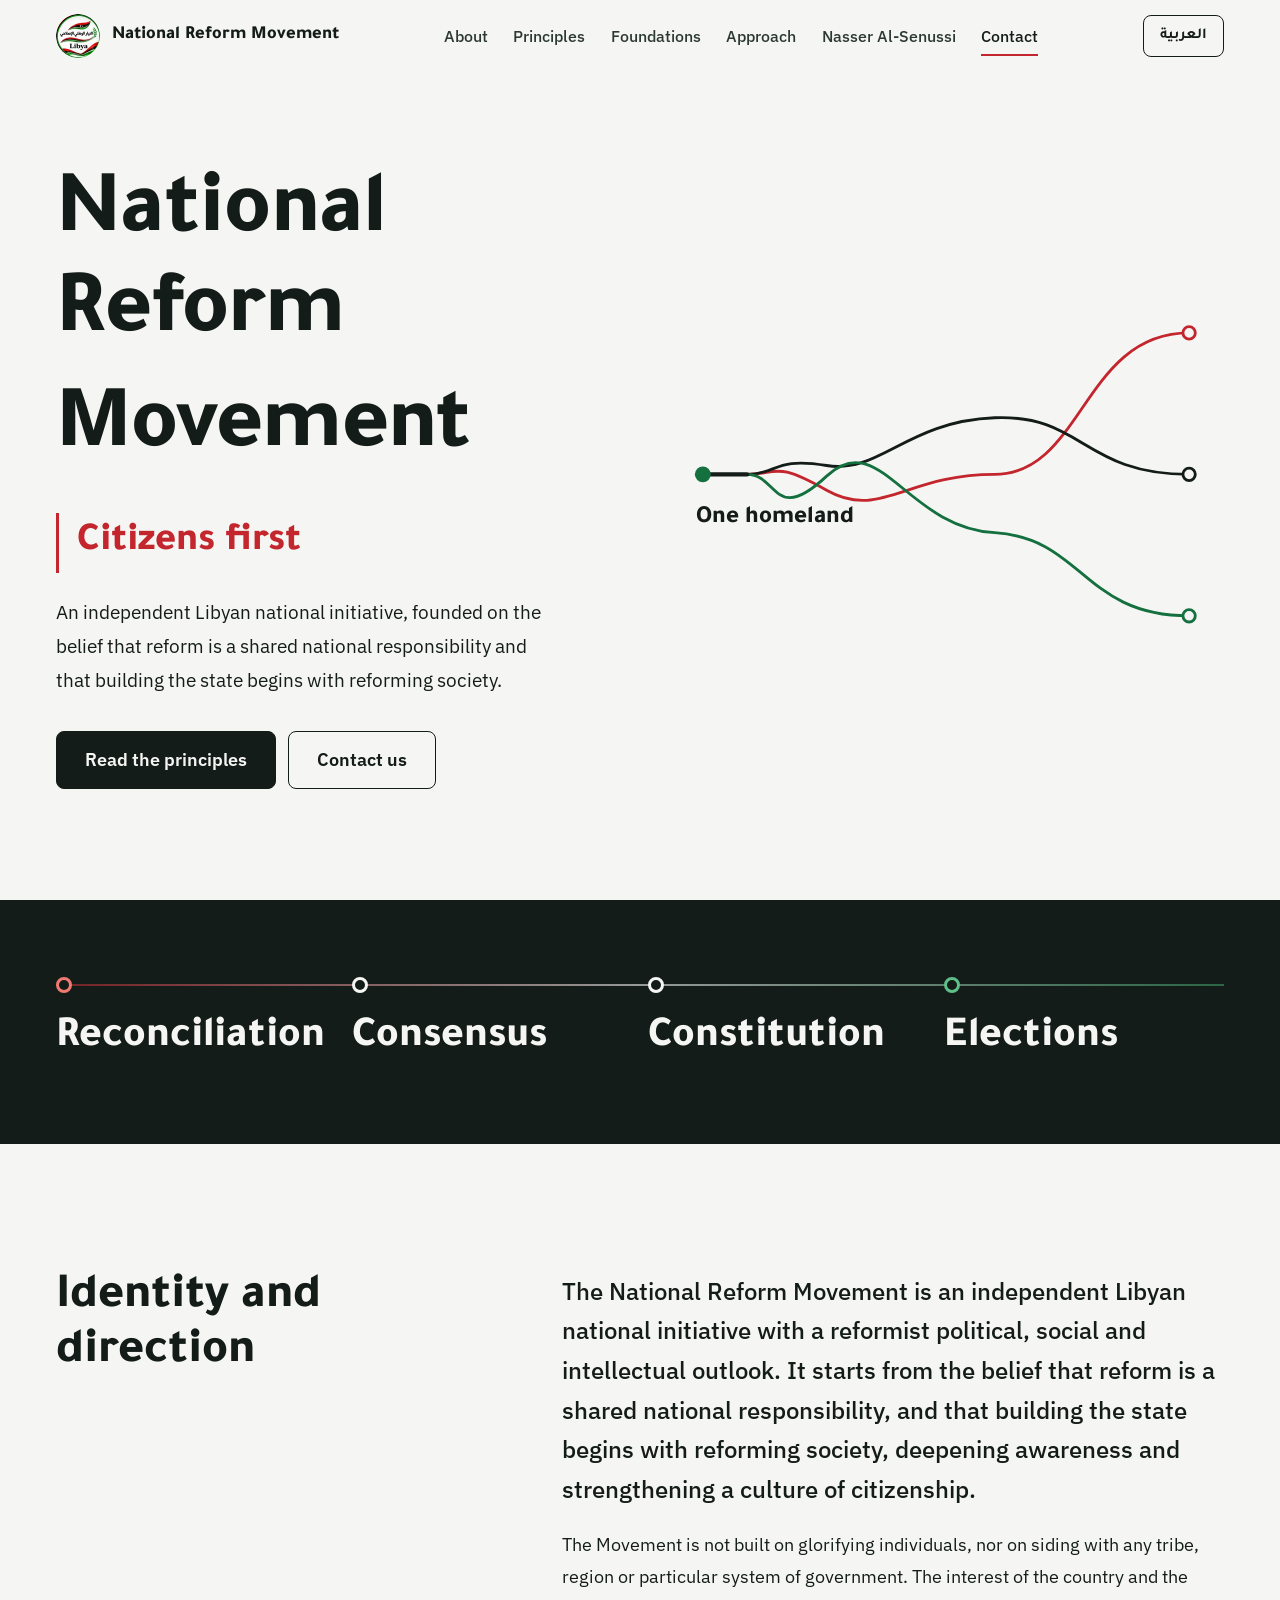
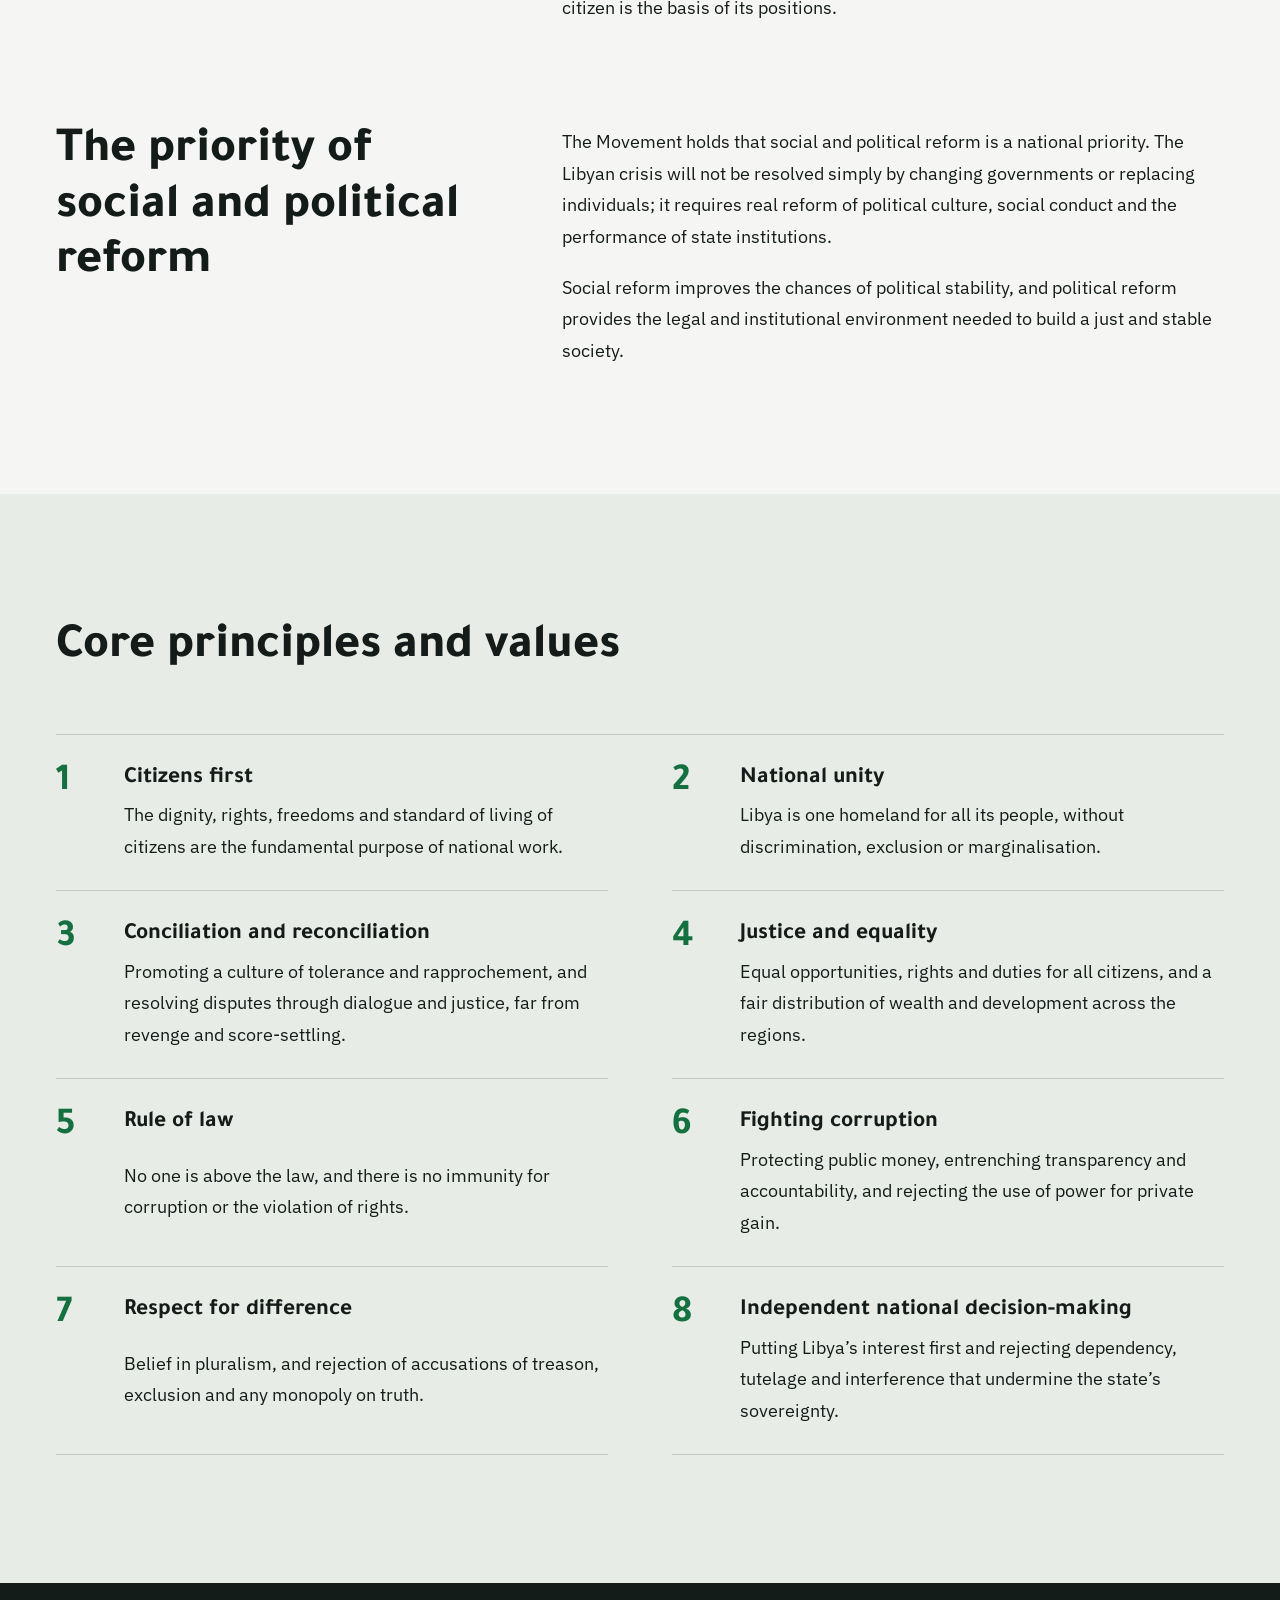
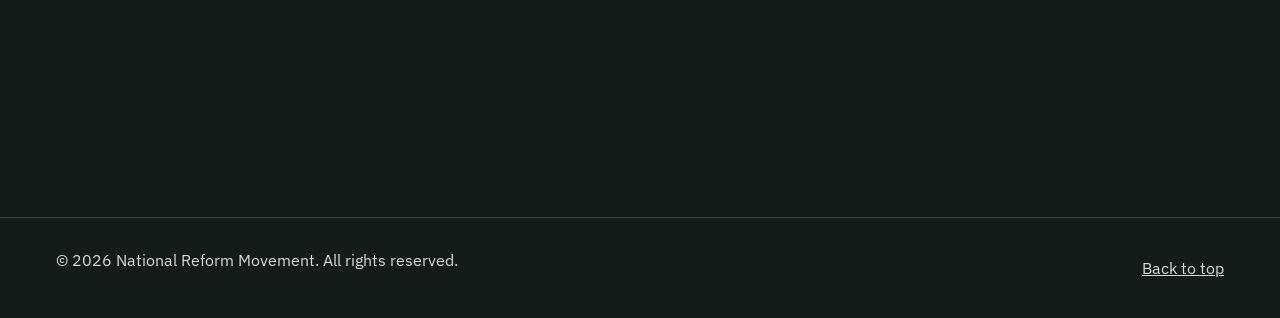
==== en/index.html @ 59c0c743 "Full SEO, social cards, English page and performance pass - Separate Arabic (/) and English (/en/) p" ====
<!DOCTYPE html>
<html class="no-js" data-base="../" dir="ltr" lang="en">
<head>
<meta charset="utf-8"/>
<meta content="width=device-width, initial-scale=1, viewport-fit=cover" name="viewport"/>
<title>National Reform Movement | Citizens first</title>
<meta content="The National Reform Movement is an independent Libyan national initiative with a reformist outlook. Its slogan: reconciliation, consensus, constitution, elections. Read its principles, political and social foundations, and approach to reform." name="description"/>
<meta content="التيار الوطني الإصلاحي, ليبيا, المصالحة الوطنية, الإصلاح السياسي, الانتخابات, الدستور, ناصر السنوسي, National Reform Movement, Libya" name="keywords"/>
<meta content="National Reform Movement" name="author"/>
<meta content="index, follow, max-image-preview:large" name="robots"/>
<meta content="#F5F6F3" name="theme-color"/>
<meta content="light" name="color-scheme"/>
<meta content="telephone=no" name="format-detection"/>
<link href="https://sheedosa.github.io/national-reform-current/en/" rel="canonical"/>
<link href="https://sheedosa.github.io/national-reform-current/" hreflang="ar" rel="alternate"/>
<link href="https://sheedosa.github.io/national-reform-current/en/" hreflang="en" rel="alternate"/>
<link href="https://sheedosa.github.io/national-reform-current/" hreflang="x-default" rel="alternate"/>
<link href="../assets/favicon-48.png" rel="icon" sizes="48x48" type="image/png"/>
<link href="../assets/icon-192.png" rel="icon" sizes="192x192" type="image/png"/>
<link href="../assets/apple-touch-icon.png" rel="apple-touch-icon"/>
<link href="../site.webmanifest" rel="manifest"/>
<meta content="website" property="og:type"/>
<meta content="National Reform Movement" property="og:site_name"/>
<meta content="National Reform Movement | Citizens first" property="og:title"/>
<meta content="An independent Libyan national initiative. Reconciliation, consensus, constitution, elections." property="og:description"/>
<meta content="https://sheedosa.github.io/national-reform-current/en/" property="og:url"/>
<meta content="https://sheedosa.github.io/national-reform-current/assets/og-en.png" property="og:image"/>
<meta content="https://sheedosa.github.io/national-reform-current/assets/og-en.png" property="og:image:secure_url"/>
<meta content="image/png" property="og:image:type"/>
<meta content="1200" property="og:image:width"/>
<meta content="630" property="og:image:height"/>
<meta content="Logo of the National Reform Movement with the slogan Citizens first" property="og:image:alt"/>
<meta content="en_GB" property="og:locale"/>
<meta content="ar_LY" property="og:locale:alternate"/>
<meta content="summary_large_image" name="twitter:card"/>
<meta content="National Reform Movement | Citizens first" name="twitter:title"/>
<meta content="An independent Libyan national initiative. Reconciliation, consensus, constitution, elections." name="twitter:description"/>
<meta content="https://sheedosa.github.io/national-reform-current/assets/og-en.png" name="twitter:image"/>
<meta content="Logo of the National Reform Movement with the slogan Citizens first" name="twitter:image:alt"/>
<link as="font" crossorigin="" href="../assets/fonts/tajawal-latin-800-normal.woff2" rel="preload" type="font/woff2"/>
<link as="font" crossorigin="" href="../assets/fonts/ibm-plex-sans-latin-400-normal.woff2" rel="preload" type="font/woff2"/>
<script>document.documentElement.className='js';</script>
<link href="../assets/styles.css" rel="stylesheet"/>
<script type="application/ld+json">
{"@context":"https://schema.org","@graph":[
{"@type":"Organization","@id":"https://sheedosa.github.io/national-reform-current/#org","name":"التيار الوطني الإصلاحي","alternateName":"National Reform Movement","slogan":"المواطن أولاً","description":"مبادرة وطنية ليبية مستقلة، ذات توجه سياسي واجتماعي وفكري إصلاحي.","url":"https://sheedosa.github.io/national-reform-current/","logo":{"@type":"ImageObject","url":"https://sheedosa.github.io/national-reform-current/assets/logo-512.png","width":512,"height":512},"image":"https://sheedosa.github.io/national-reform-current/assets/og.png","areaServed":{"@type":"Country","name":"Libya"},"knowsLanguage":["ar","en"],"sameAs":["https://www.facebook.com/share/p/1E5SBUVaTP/"]},
{"@type":"WebSite","@id":"https://sheedosa.github.io/national-reform-current/#website","url":"https://sheedosa.github.io/national-reform-current/","name":"التيار الوطني الإصلاحي","alternateName":"National Reform Movement","inLanguage":["ar","en"],"publisher":{"@id":"https://sheedosa.github.io/national-reform-current/#org"}},
{"@type":"WebPage","@id":"https://sheedosa.github.io/national-reform-current/en/#webpage","url":"https://sheedosa.github.io/national-reform-current/en/","name":"National Reform Movement | Citizens first","inLanguage":"en","isPartOf":{"@id":"https://sheedosa.github.io/national-reform-current/#website"},"about":{"@id":"https://sheedosa.github.io/national-reform-current/#org"},"primaryImageOfPage":"https://sheedosa.github.io/national-reform-current/assets/og.png"},
{"@type":"Person","@id":"https://sheedosa.github.io/national-reform-current/#nasser","name":"ناصر السنوسي","alternateName":["Nasser Al-Senussi","ناصر صلاح منصور صفي الدين الشريف السنوسي"],"nationality":{"@type":"Country","name":"Libya"},"description":"مؤسس مبادرة «بنغازي من أجلك نتحاور»، وكاتب وباحث في الشأن العام الليبي.","sameAs":["https://x.com/NasserAlsanusi"]}
]}
</script>
</head>
<body>
<a class="skip" href="#main">Skip to content</a>
<div aria-hidden="true" class="thread"><i></i></div>
<header class="site-header">
<div class="wrap bar">
<a aria-label="National Reform Movement" class="brand" href="#top">
<picture><source srcset="../assets/logo-88.webp" type="image/webp"/><img alt="" fetchpriority="high" height="44" src="../assets/logo-88.png" width="44"/></picture>
<span class="nm">National Reform Movement</span>
</a>
<nav aria-label="Main" class="nav" id="nav">
<a href="#identity">About</a>
<a href="#principles">Principles</a>
<a href="#foundations">Foundations</a>
<a href="#approach">Approach</a>
<a href="#nasser">Nasser Al-Senussi</a>
<a href="#contact">Contact</a>
</nav>
<div class="tools">
<a class="lang" href="../" hreflang="ar" lang="ar">العربية</a>
<button aria-controls="nav" aria-expanded="false" aria-label="Menu" class="menu-btn" type="button"><span></span><span></span></button>
</div>
</div>
</header>
<main id="main">
<!-- ================= HERO ================= -->
<section class="hero" id="top">
<div class="wrap hero-grid">
<div>
<h1>
<span class="l"><span>National Reform</span></span><span class="l"><span>Movement</span></span>
</h1>
<p class="lead fade d1">
Citizens first
</p>
<p class="roles fade d3">
An independent Libyan national initiative, founded on the belief that reform is a shared national responsibility and that building the state begins with reforming society.
</p>
<div class="cta fade d4">
<a class="btn solid" href="#principles">Read the principles</a>
<a class="btn ghost" href="#contact">Contact us</a>
</div>
</div>
<div aria-hidden="true" class="weave">
<svg role="presentation" viewbox="0 70 600 460">
<g class="flip">
<path class="s1 draw" d="M40,140 C160,140 160,300 260,300 S390,352 450,318 S505,300 540,300" pathlength="1"></path>
<path class="s2 draw" d="M40,300 C160,300 160,232 260,236 S390,300 450,290 S505,300 540,300" pathlength="1"></path>
<path class="s3 draw" d="M40,460 C160,460 160,372 260,366 S390,246 450,302 S505,300 540,300" pathlength="1"></path>
<path class="one draw" d="M540,300 H582" pathlength="1"></path>
<circle class="dot s1" cx="40" cy="140" r="7"></circle><circle class="dot s2" cx="40" cy="300" r="7"></circle><circle class="dot s3" cx="40" cy="460" r="7"></circle>
<circle class="ring" cx="590" cy="300" r="9"></circle>
</g>
<g direction="ltr" text-anchor="middle">
<text class="goal" x="92" y="354">One homeland</text>
</g>
</svg>
</div>
</div>
</section>
<!-- ================= SLOGAN ================= -->
<section aria-label="Slogan" class="slogan dark">
<div class="wrap">
<ol class="steps reveal">
<li>Reconciliation</li>
<li>Consensus</li>
<li>Constitution</li>
<li>Elections</li>
</ol>
</div>
</section>
<!-- ================= IDENTITY ================= -->
<section class="section" id="identity">
<div class="wrap split">
<div class="head reveal">
<h2>Identity and direction</h2>
</div>
<div class="prose reveal">
<p class="big">
The National Reform Movement is an independent Libyan national initiative with a reformist political, social and intellectual outlook. It starts from the belief that reform is a shared national responsibility, and that building the state begins with reforming society, deepening awareness and strengthening a culture of citizenship.
</p>
<p>
The Movement is not built on glorifying individuals, nor on siding with any tribe, region or particular system of government. The interest of the country and the citizen is the basis of its positions.
</p>
</div>
</div>
<div class="wrap split gap-top">
<div class="head reveal">
<h2>The priority of social and political reform</h2>
</div>
<div class="prose reveal">
<p>
The Movement holds that social and political reform is a national priority. The Libyan crisis will not be resolved simply by changing governments or replacing individuals; it requires real reform of political culture, social conduct and the performance of state institutions.
</p>
<p>
Social reform improves the chances of political stability, and political reform provides the legal and institutional environment needed to build a just and stable society.
</p>
</div>
</div>
</section>
<!-- ================= PRINCIPLES ================= -->
<section class="section tint" id="principles">
<div class="wrap">
<div class="head reveal">
<h2>Core principles and values</h2>
</div>
<ol class="principles reveal">
<li><h3>Citizens first</h3><p>The dignity, rights, freedoms and standard of living of citizens are the fundamental purpose of national work.</p></li>
<li><h3>National unity</h3><p>Libya is one homeland for all its people, without discrimination, exclusion or marginalisation.</p></li>
<li><h3>Conciliation and reconciliation</h3><p>Promoting a culture of tolerance and rapprochement, and resolving disputes through dialogue and justice, far from revenge and score-settling.</p></li>
<li><h3>Justice and equality</h3><p>Equal opportunities, rights and duties for all citizens, and a fair distribution of wealth and development across the regions.</p></li>
<li><h3>Rule of law</h3><p>No one is above the law, and there is no immunity for corruption or the violation of rights.</p></li>
<li><h3>Fighting corruption</h3><p>Protecting public money, entrenching transparency and accountability, and rejecting the use of power for private gain.</p></li>
<li><h3>Respect for difference</h3><p>Belief in pluralism, and rejection of accusations of treason, exclusion and any monopoly on truth.</p></li>
<li><h3>Independent national decision-making</h3><p>Putting Libya’s interest first and rejecting dependency, tutelage and interference that undermine the state’s sovereignty.</p></li>
</ol>
</div>
</section>
<!-- ================= FOUNDATIONS ================= -->
<section class="section dark" id="foundations">
<div class="wrap two">
<div class="reveal">
<div class="head">
<h2>Political foundations</h2>
<p>The Movement’s political outlook rests on the Libyan people being the source of authority, with the inherent right to choose their system of government and those who manage their affairs.</p>
</div>
<ul class="vision">
<li>Abiding by the will of the people through free and fair elections.</li>
<li>Prioritising the renewal of legitimacy through parliamentary elections.</li>
<li>Supporting a popular referendum on the constitution to settle the constitutional framework and form of government.</li>
<li>Strengthening fair regional representation through balanced legislative institutions, including a senate.</li>
<li>Supporting the unification of military and security institutions under the authority of the state.</li>
<li>Guaranteeing the peaceful transfer of power and the separation of powers.</li>
<li>Rejecting any monopoly on political decisions, or tying Libya’s future to one person, family or group.</li>
</ul>
</div>
<div class="reveal">
<div class="head">
<h2>Social foundations</h2>
<p>The Movement sees a cohesive society as the foundation of a stable state, and so gives particular weight to:</p>
</div>
<ul class="vision">
<li>Spreading a culture of reconciliation, tolerance and coexistence.</li>
<li>Strengthening the role of family and education in building awareness.</li>
<li>Respecting Libya’s social and cultural components.</li>
<li>Supporting the role of young people and women in public life.</li>
<li>Rejecting hate speech, incitement and regionalism.</li>
<li>Encouraging social responsibility and volunteer work.</li>
<li>Addressing social grievances through justice and the law.</li>
</ul>
</div>
</div>
</section>
<!-- ================= APPROACH ================= -->
<section class="section" id="approach">
<div class="wrap split">
<div class="head reveal">
<h2>The approach to reform</h2>
</div>
<div class="prose reveal">
<p class="big">
The Movement adopts peaceful, gradual and realistic reform, built on dialogue, consensus and public participation, far from violence and the imposition of beliefs.
</p>
<p>
It does not claim to hold complete solutions or a monopoly on being right. Ideas are open to debate and development, and objective criticism and continuous review are necessities of reform work.
</p>
</div>
</div>
<div class="wrap">
<blockquote class="pull reveal">
Political realism does not mean giving up principles, just as holding to principles does not mean ignoring reality.
</blockquote>
</div>
<div class="wrap trio">
<article class="reveal">
<h3 class="sub">Independence and openness</h3>
<p>The Movement is independent in its decisions and direction. It has no organisational ties to any party or political entity, and does not claim to represent any side or group.</p>
<p>It is open to dialogue and cooperation with every national figure, initiative and institution that shares the principles of reform, reconciliation, justice and the rule of law, without requiring complete agreement in views and beliefs.</p>
</article>
<article class="reveal">
<h3 class="sub">The ethics of national work</h3>
<p>In its words and conduct the Movement commits to honesty, objectivity and respect for opposing views. It rejects the political sanctification of individuals, media disinformation, and the exploitation of social affiliations for political gain.</p>
<p>It believes national work is a duty and a responsibility, not a route to prestige or personal interest.</p>
</article>
<article class="reveal">
<h3 class="sub">The national goal</h3>
<p>The Movement seeks to contribute to building a unified, stable, just and sovereign Libyan state, founded on law and institutions, where rights and freedoms are protected and social justice and balanced development are achieved.</p>
<p>It does not see itself as a substitute for the people or the institutions of the state, but as part of the national effort for reform, rapprochement and reconciliation.</p>
</article>
</div>
</section>
<!-- ================= NASSER AL-SENUSSI ================= -->
<section class="section tint" id="nasser">
<div class="wrap about-grid">
<figure aria-label="Nasser Al-Senussi" class="portrait reveal" role="img">
</figure>
<div class="reveal">
<div class="head">
<h2>Nasser Al-Senussi</h2>
<p>Nasser Salah Mansour Safi al-Din al-Sharif al-Senussi. Founder of the initiative “Benghazi, for your sake we talk”, and a writer and researcher on Libyan public affairs.</p>
</div>
<p class="statement">
He believes Libya’s stability begins with agreement among Libyans: unifying the institutions of the state, anchoring national reconciliation, and ending the transitional phases through free and fair elections. That path secures the peaceful transfer of power, protects the country’s unity and sovereignty, and brings development and justice to every citizen.
</p>
<ul class="exp">
<li><span>Founded the initiative “Benghazi, for your sake we talk” to promote national dialogue and closer ties between the components of Libyan society.</span></li>
<li><span>Helped draft and put forward political initiatives and proposals aimed at ending the division and achieving stability.</span></li>
<li><span>Took part in meetings and dialogues with political and social figures from across Libya’s regions in support of national consensus.</span></li>
</ul>
<details class="cv">
<summary><span>Full CV</span><i aria-hidden="true"></i></summary>
<div class="cv-body">
<h3 class="sub">National vision</h3>
<ul class="plain">
<li>End the political and institutional division.</li>
<li>Unify the institutions of the state.</li>
<li>Support national reconciliation.</li>
<li>Entrench the rule of law.</li>
<li>Support the unification of the military.</li>
<li>Hold free and fair elections on an agreed legal basis.</li>
<li>Build a state of institutions, transparency and accountability.</li>
<li>Share wealth and development fairly across every region.</li>
</ul>
<h3 class="sub">Education</h3>
<ol class="edu">
<li><span class="yr">2000</span><span>Specialised diploma in computing (computer programming and maintenance).</span></li>
<li><span class="yr">2013</span><span>Leadership development programme, Mohammed Bin Rashid School of Government.</span></li>
</ol>
<h3 class="sub">Training programmes</h3>
<ul class="tags">
<li>Leadership and management</li>
<li>Strategic planning</li>
<li>Institutional performance management</li>
<li>Accounting and financial control</li>
<li>Budget preparation and management</li>
<li>Project management</li>
<li>Technical analysis of financial markets</li>
<li>Political training and dialogue management</li>
<li>Financial and tax systems</li>
</ul>
<h3 class="sub">Skills</h3>
<ul class="tags">
<li>Leadership</li>
<li>Crisis management</li>
<li>Consensus building</li>
<li>Negotiation</li>
<li>Team management</li>
<li>Strategic planning</li>
<li>Political communication and media</li>
<li>Public policy development</li>
</ul>
<h3 class="sub">Areas of interest</h3>
<ul class="tags">
<li>Political reform</li>
<li>Public administration</li>
<li>Peacebuilding</li>
<li>Economic development</li>
<li>Good governance</li>
<li>Anti-corruption</li>
<li>Improving public services</li>
</ul>
<dl class="facts">
<div><dt>Nationality</dt><dd>Libyan</dd></div>
<div><dt>Marital status</dt><dd>Married</dd></div>
</dl>
</div>
</details>
</div>
</div>
<div class="wrap gap-top" id="media">
<h3 class="sub reveal">In the media</h3>
<p class="note reveal">
During 2026, a number of Arab and international newspapers and platforms reported that his name was being discussed in political consultations on the next executive phase. No official mandate has been issued.
</p>
<div class="press reveal">
<a href="https://www.eremnews.com/news/arab-world/ve22swu" rel="noopener" target="_blank">
<span><span class="t">Nasser Al-Senussi to Erem News: I am not seeking to restore the monarchy in Libya</span><br/><span class="m">Erem News, interview, July 2026 (in Arabic)</span></span>
<span aria-hidden="true" class="go"><svg viewbox="0 0 16 16"><path d="M5 11l6-6M6 5h5v5" fill="none" stroke="currentColor" stroke-linecap="round" stroke-linejoin="round" stroke-width="1.6"></path></svg></span>
</a>
<a href="https://www.eremnews.com/news/arab-world/4ln2w0z" rel="noopener" target="_blank">
<span><span class="t">Tipped for a political role: who is Nasser Al-Senussi?</span><br/><span class="m">Erem News, June 2026 (in Arabic)</span></span>
<span aria-hidden="true" class="go"><svg viewbox="0 0 16 16"><path d="M5 11l6-6M6 5h5v5" fill="none" stroke="currentColor" stroke-linecap="round" stroke-linejoin="round" stroke-width="1.6"></path></svg></span>
</a>
<a href="https://www.eremnews.com/news/arab-world/vxaowx4" rel="noopener" target="_blank">
<span><span class="t">A Libyan push to put forward a consensus figure to lead the next phase</span><br/><span class="m">Erem News, June 2026 (in Arabic)</span></span>
<span aria-hidden="true" class="go"><svg viewbox="0 0 16 16"><path d="M5 11l6-6M6 5h5v5" fill="none" stroke="currentColor" stroke-linecap="round" stroke-linejoin="round" stroke-width="1.6"></path></svg></span>
</a>
<a href="https://www.libyanexpress.com/senussi-name-emerges-in-libya-talks/" rel="noopener" target="_blank">
<span><span class="t">Senussi name emerges in Libya talks</span><br/><span class="m">Libyan Express, May 2026</span></span>
<span aria-hidden="true" class="go"><svg viewbox="0 0 16 16"><path d="M5 11l6-6M6 5h5v5" fill="none" stroke="currentColor" stroke-linecap="round" stroke-linejoin="round" stroke-width="1.6"></path></svg></span>
</a>
</div>
</div>
</section>
<!-- ================= CONTACT ================= -->
<section class="section dark contact" id="contact">
<div class="wrap reveal">
<h2>The aim is not to attain power</h2>
<p>It is to help reform society and the state, and to establish a national culture in which serving the citizen is the measure of political success.</p>
<div class="links">
<a href="https://www.facebook.com/share/p/1E5SBUVaTP/" rel="noopener" target="_blank"><svg aria-hidden="true" viewbox="0 0 24 24"><path d="M13.5 22v-8h2.7l.4-3.200h-3.100V8.700c0-.9.300-1.600 1.600-1.600h1.700V4.200c-.3 0-1.300-.1-2.500-.1-2.400 0-4.100 1.500-4.100 4.200v2.500H7.500V14h2.700v8h3.300z"></path></svg>The Movement on Facebook</a>
<a href="https://x.com/NasserAlsanusi" rel="noopener" target="_blank"><svg aria-hidden="true" viewbox="0 0 24 24"><path d="M18.900 2H22l-7.200 8.300L23.300 22h-6.600l-5.200-6.800L5.600 22H2.500l7.700-8.800L1.900 2h6.800l4.700 6.200L18.900 2zm-1.200 18h1.800L7.700 3.900H5.800L17.700 20z"></path></svg><span dir="ltr">@NasserAlsanusi</span></a>
<a hidden="" href="#" id="mail"><svg aria-hidden="true" viewbox="0 0 24 24"><path d="M3 5h18a1 1 0 011 1v12a1 1 0 01-1 1H3a1 1 0 01-1-1V6a1 1 0 011-1zm9 7.700L4.600 7h14.800L12 12.700zM4 8.500V17h16V8.500l-8 6.100-8-6.100z" fill-rule="evenodd"></path></svg>Email</a>
</div>
</div>
</section>
</main>
<footer class="site-footer">
<div class="wrap">
<span>© 2026 National Reform Movement. All rights reserved.</span>
<a href="#top">Back to top</a>
</div>
</footer>
<script defer="" src="../assets/main.js"></script>
</body>
</html>
---- assets/styles.css ----
/* ==========================================================
   Nasser Al-Senussi — official website
   Palette: sea-salt paper, deep Mediterranean ink, sea teal, brass
   ========================================================== */

@font-face{font-family:"Tajawal";font-weight:400;font-display:swap;src:url(fonts/tajawal-arabic-400-normal.woff2) format("woff2");unicode-range:U+0600-06FF,U+0750-077F,U+0870-088E,U+0890-0891,U+0898-08E1,U+08E3-08FF,U+200C-200E,U+2010-2011,U+204F,U+2E41,U+FB50-FDFF,U+FE70-FE74,U+FE76-FEFC}
@font-face{font-family:"Tajawal";font-weight:400;font-display:swap;src:url(fonts/tajawal-latin-400-normal.woff2) format("woff2");unicode-range:U+0000-00FF,U+0131,U+0152-0153,U+02BB-02BC,U+02C6,U+02DA,U+02DC,U+2000-206F,U+20AC,U+2122,U+2191,U+2193,U+2212,U+2215,U+FEFF,U+FFFD}
@font-face{font-family:"Tajawal";font-weight:500;font-display:swap;src:url(fonts/tajawal-arabic-500-normal.woff2) format("woff2");unicode-range:U+0600-06FF,U+0750-077F,U+0870-088E,U+0890-0891,U+0898-08E1,U+08E3-08FF,U+200C-200E,U+2010-2011,U+204F,U+2E41,U+FB50-FDFF,U+FE70-FE74,U+FE76-FEFC}
@font-face{font-family:"Tajawal";font-weight:500;font-display:swap;src:url(fonts/tajawal-latin-500-normal.woff2) format("woff2");unicode-range:U+0000-00FF,U+0131,U+0152-0153,U+02BB-02BC,U+02C6,U+02DA,U+02DC,U+2000-206F,U+20AC,U+2122,U+2191,U+2193,U+2212,U+2215,U+FEFF,U+FFFD}
@font-face{font-family:"Tajawal";font-weight:700;font-display:swap;src:url(fonts/tajawal-arabic-700-normal.woff2) format("woff2");unicode-range:U+0600-06FF,U+0750-077F,U+0870-088E,U+0890-0891,U+0898-08E1,U+08E3-08FF,U+200C-200E,U+2010-2011,U+204F,U+2E41,U+FB50-FDFF,U+FE70-FE74,U+FE76-FEFC}
@font-face{font-family:"Tajawal";font-weight:700;font-display:swap;src:url(fonts/tajawal-latin-700-normal.woff2) format("woff2");unicode-range:U+0000-00FF,U+0131,U+0152-0153,U+02BB-02BC,U+02C6,U+02DA,U+02DC,U+2000-206F,U+20AC,U+2122,U+2191,U+2193,U+2212,U+2215,U+FEFF,U+FFFD}
@font-face{font-family:"Tajawal";font-weight:800;font-display:swap;src:url(fonts/tajawal-arabic-800-normal.woff2) format("woff2");unicode-range:U+0600-06FF,U+0750-077F,U+0870-088E,U+0890-0891,U+0898-08E1,U+08E3-08FF,U+200C-200E,U+2010-2011,U+204F,U+2E41,U+FB50-FDFF,U+FE70-FE74,U+FE76-FEFC}
@font-face{font-family:"Tajawal";font-weight:800;font-display:swap;src:url(fonts/tajawal-latin-800-normal.woff2) format("woff2");unicode-range:U+0000-00FF,U+0131,U+0152-0153,U+02BB-02BC,U+02C6,U+02DA,U+02DC,U+2000-206F,U+20AC,U+2122,U+2191,U+2193,U+2212,U+2215,U+FEFF,U+FFFD}
@font-face{font-family:"Plex Latin";font-weight:400;font-display:swap;src:url(fonts/ibm-plex-sans-latin-400-normal.woff2) format("woff2")}
@font-face{font-family:"Plex Latin";font-weight:500;font-display:swap;src:url(fonts/ibm-plex-sans-latin-500-normal.woff2) format("woff2")}
@font-face{font-family:"Plex Latin";font-weight:600;font-display:swap;src:url(fonts/ibm-plex-sans-latin-600-normal.woff2) format("woff2")}

:root{
  --paper:#F5F6F3;
  --paper-2:#E8ECE7;
  --ink:#141C19;
  --ink-soft:#2C3833;
  --sea:#14703F;      /* flag green, used for accents and links */
  --brass:#C4262E;    /* flag red, used for rules and focus */
  --brass-soft:#F07A72;
  --line:rgba(20,28,25,.16);
  --display:"Tajawal",system-ui,-apple-system,"Segoe UI",Tahoma,sans-serif;
  --body:"Plex Latin","Tajawal",system-ui,-apple-system,"Segoe UI",Tahoma,sans-serif;
  --wrap:1180px;
  --gutter:clamp(20px,5vw,56px);
  --ease:cubic-bezier(.2,.7,.2,1);
}
html[lang="ar"]{--body:"Tajawal",system-ui,-apple-system,"Segoe UI",Tahoma,sans-serif}

*,*::before,*::after{box-sizing:border-box}
a,button,summary{-webkit-tap-highlight-color:transparent;touch-action:manipulation}
html{scroll-behavior:smooth;scroll-padding-top:84px;-webkit-text-size-adjust:100%;text-size-adjust:100%}
body{margin:0;background:var(--paper);color:var(--ink);font-family:var(--body);font-size:1.125rem;line-height:1.75;-webkit-font-smoothing:antialiased;overflow-x:hidden}
html[lang="ar"] body{line-height:1.85;font-size:1.1875rem;font-weight:500}
html[lang="ar"] .facts dd,html[lang="ar"] .nav a{font-weight:700}
h1,h2,h3,p,ul,ol,figure,blockquote{margin:0}
ul,ol{padding:0;list-style:none}
a{color:inherit}
img,svg{display:block;max-width:100%}
:focus-visible{outline:3px solid var(--brass);outline-offset:3px;border-radius:4px}
::selection{background:var(--ink);color:var(--paper)}

/* ---------- language switching ---------- */
body{transition:opacity .18s ease}
body.lang-fade{opacity:0}

.wrap{width:min(100% - 2*var(--gutter),var(--wrap));margin-inline:auto}
.skip{position:absolute;inset-inline-start:12px;top:-60px;background:var(--ink);color:var(--paper);padding:10px 16px;border-radius:6px;z-index:100;transition:top .2s}
.skip:focus{top:12px}

/* ---------- scroll thread ---------- */
.thread{position:fixed;inset-block:0;inset-inline-start:0;width:3px;z-index:60;pointer-events:none}
.thread i{display:block;width:100%;height:100%;background:linear-gradient(var(--brass),var(--ink) 50%,var(--sea));transform-origin:top;transform:scaleY(0);will-change:transform}

/* ---------- header ---------- */
.site-header{position:fixed;inset-inline:0;top:0;z-index:50;transition:transform .35s var(--ease),background .3s,box-shadow .3s;padding-top:env(safe-area-inset-top)}
.site-header.scrolled{background:rgba(245,246,243,.9);backdrop-filter:blur(12px);-webkit-backdrop-filter:blur(12px);box-shadow:0 1px 0 var(--line)}
.site-header.hide{transform:translateY(-100%)}
.bar{display:flex;align-items:center;justify-content:space-between;gap:16px;height:72px}
.brand{display:flex;align-items:center;gap:12px;text-decoration:none;font-family:var(--display);font-weight:800;font-size:1.15rem;line-height:1.3}
.brand img{width:44px;height:44px;flex:none;border-radius:50%}
.nav{display:flex;align-items:center;gap:clamp(14px,2vw,28px)}
.nav a{text-decoration:none;font-size:1.02rem;font-weight:500;color:var(--ink-soft);padding:6px 0;background:linear-gradient(var(--brass),var(--brass)) no-repeat 0 100%/0 2px;transition:color .2s,background-size .3s var(--ease)}
html[dir="rtl"] .nav a{background-position:100% 100%}
.nav a:hover,.nav a.active{color:var(--ink);background-size:100% 2px}
.tools{display:flex;align-items:center;gap:10px}
.lang{display:inline-flex;align-items:center;text-decoration:none;font:700 .95rem/1 "Tajawal","Plex Latin",system-ui,sans-serif;color:var(--ink);background:transparent;border:1.5px solid var(--ink);border-radius:8px;padding:10px 16px;min-height:42px;cursor:pointer;transition:background .2s,color .2s}
.lang:hover{background:var(--ink);color:var(--paper)}
.menu-btn{display:none;width:44px;height:44px;border:0;background:transparent;cursor:pointer;position:relative}
.menu-btn span{position:absolute;inset-inline:10px;height:2px;background:var(--ink);transition:transform .3s var(--ease),top .3s var(--ease)}
.menu-btn span:first-child{top:17px}.menu-btn span:last-child{top:26px}
.menu-open .menu-btn span:first-child{top:21px;transform:rotate(45deg)}
.menu-open .menu-btn span:last-child{top:21px;transform:rotate(-45deg)}

/* ---------- hero ---------- */
.hero{position:relative;min-height:100svh;display:grid;align-items:center;padding-block:120px 72px;overflow:hidden}
.hero-grid{display:grid;grid-template-columns:minmax(0,1.05fr) minmax(0,.95fr);gap:clamp(24px,4vw,64px);align-items:center}
.hero h1{font-family:var(--display);font-weight:800;font-size:clamp(2.7rem,7vw,5.8rem);line-height:1.08;letter-spacing:-.01em}
html[lang="ar"] .hero h1{line-height:1.3;letter-spacing:0}
.hero h1 .l{display:block;overflow:hidden;padding-block:.08em}
.hero h1 .l>span{display:inline-block}

.lead{margin-top:24px;font-family:var(--display);font-size:clamp(1.7rem,3.2vw,2.5rem);line-height:1.5;max-width:30ch;font-weight:800;color:var(--brass);padding-inline-start:18px;border-inline-start:3px solid var(--brass)}
html[lang="ar"] .lead{line-height:1.8}
.roles{margin-top:22px;color:var(--ink);max-width:46ch;font-size:1.08em}
.cta{display:flex;flex-wrap:wrap;gap:12px;margin-top:34px}
.btn{display:inline-flex;align-items:center;justify-content:center;min-height:52px;padding:12px 28px;border-radius:8px;font-weight:700;text-decoration:none;border:1.5px solid var(--ink);transition:background .25s,color .25s,transform .25s var(--ease)}
.btn:active{transform:scale(.97)}
.btn.solid{background:var(--ink);color:var(--paper)}
.btn.solid:hover{background:var(--sea);border-color:var(--sea)}
.btn.ghost:hover{background:var(--ink);color:var(--paper)}

.weave{position:relative}
.weave svg{width:100%;height:auto;overflow:visible}
html[dir="ltr"] .weave svg .flip{transform:scaleX(-1);transform-origin:300px 0}
.weave path{fill:none;stroke-linecap:round;stroke-width:3.2}
.weave .s1{stroke:var(--brass)}.weave .s2{stroke:var(--ink)}.weave .s3{stroke:var(--sea)}
.weave .one{stroke:var(--ink);stroke-width:5}
.weave .draw{stroke-dasharray:1;stroke-dashoffset:1}
.weave text{font-family:var(--display);font-size:19px;font-weight:500;fill:var(--ink-soft)}
.weave .goal{font-family:var(--display);font-size:28px;font-weight:800;fill:var(--ink)}
.weave .dot{fill:var(--paper);stroke-width:3.2}
.weave .ring{fill:var(--sea)}

/* load sequence */
.js .hero h1 .l>span{transform:translateY(110%)}
.js .hero .fade{opacity:0;transform:translateY(14px)}
.js .weave .lbl,.js .weave .dot,.js .weave .ring,.js .weave .goal{opacity:0}
.js.ready .hero h1 .l>span{transform:none;transition:transform .9s var(--ease)}
.js.ready .hero h1 .l:nth-child(2)>span{transition-delay:.1s}
.js.ready .hero .fade{opacity:1;transform:none;transition:opacity .8s ease,transform .8s var(--ease)}
.js.ready .hero .fade.d1{transition-delay:.35s}.js.ready .hero .fade.d2{transition-delay:.5s}.js.ready .hero .fade.d3{transition-delay:.65s}.js.ready .hero .fade.d4{transition-delay:.8s}
.js.ready .weave .lbl,.js.ready .weave .dot{opacity:1;transition:opacity .6s ease .3s}
.js.ready .weave .draw{animation:draw 2.2s var(--ease) .45s forwards}
.js.ready .weave .s2.draw{animation-delay:.6s}.js.ready .weave .s3.draw{animation-delay:.75s}
.js.ready .weave .one.draw{animation:draw .7s ease-out 2.5s forwards}
.js.ready .weave .ring,.js.ready .weave .goal{opacity:1;transition:opacity .7s ease 3s}
@keyframes draw{to{stroke-dashoffset:0}}
.no-js .weave .draw{stroke-dashoffset:0}

/* ---------- sections ---------- */
.section{padding-block:clamp(72px,10vw,132px)}
.section.tint{background:var(--paper-2)}
.section.dark{background:var(--ink);color:var(--paper)}
.head{display:grid;gap:14px;margin-bottom:clamp(32px,5vw,56px);max-width:56ch}
.head h2{font-family:var(--display);font-weight:800;font-size:clamp(1.9rem,4.4vw,3.1rem);line-height:1.2}
html[lang="ar"] .head h2{line-height:1.4}
.head p{color:var(--ink)}
.dark .head p{color:rgba(245,246,243,.92)}

.reveal{opacity:0;transition:opacity .6s ease}
.reveal.in,.no-js .reveal{opacity:1}

/* about */
.about-grid{display:grid;grid-template-columns:minmax(0,820px);gap:clamp(28px,5vw,80px);align-items:start}
.has-photo .about-grid{grid-template-columns:minmax(0,.8fr) minmax(0,1.2fr)}
.portrait{position:relative;aspect-ratio:4/5;border-radius:8px;background:var(--paper);overflow:hidden;display:none;max-width:400px}
.has-photo .portrait{display:block}
.portrait img.photo{position:absolute;inset:0;width:100%;height:100%;object-fit:cover}
.statement{font-weight:500;font-size:clamp(1.2rem,2.1vw,1.6rem);line-height:1.65}
html[lang="ar"] .statement{line-height:1.9}
.facts{margin-top:36px;display:grid;grid-template-columns:repeat(2,minmax(0,1fr));gap:0 32px;border-top:1px solid var(--line)}
.facts div{padding:16px 0;border-bottom:1px solid var(--line)}
.facts dt{font-size:.95rem;color:var(--ink-soft)}
.facts dd{margin:0;font-weight:600}
.facts .wide{grid-column:1/-1}

/* vision list */
.vision{display:grid;grid-template-columns:repeat(2,minmax(0,1fr));gap:0 clamp(24px,5vw,72px)}
.vision li{position:relative;padding:22px 0 22px;padding-inline-start:30px;border-bottom:1px solid rgba(241,244,242,.18);font-size:clamp(1.1rem,1.7vw,1.3rem);font-weight:500;line-height:1.6}
html[lang="ar"] .vision li{line-height:1.8}
.vision li::before{content:"";position:absolute;inset-inline-start:0;top:calc(22px + .62em);width:12px;height:12px;border-radius:50%;border:2.5px solid var(--brass-soft);transition:background .3s}
.vision li:hover::before{background:var(--brass-soft)}

/* initiative */
.initiative{display:grid;grid-template-columns:minmax(0,1fr) minmax(0,1fr);gap:clamp(28px,5vw,80px);align-items:center}
.initiative h2{font-family:var(--display);font-weight:700;font-size:clamp(2.2rem,5.6vw,4.2rem);line-height:1.2}
html[lang="ar"] .initiative h2{line-height:1.45}
.initiative .kicker{color:var(--sea);font-weight:600;margin-bottom:14px}
.initiative p.body{font-size:1.15rem;max-width:46ch}

/* experience */
.exp{display:grid;gap:0;border-top:1px solid var(--line)}
.exp li{padding:24px 0;border-bottom:1px solid var(--line);font-size:1.12rem;max-width:none;display:grid;grid-template-columns:24px 1fr;gap:16px;align-items:start}
.exp li::before{content:"";width:24px;height:3px;background:var(--sea);margin-top:.85em}

.cols{display:grid;grid-template-columns:repeat(2,minmax(0,1fr));gap:clamp(36px,6vw,88px);margin-top:clamp(48px,7vw,88px)}
.sub{font-family:var(--display);font-weight:700;font-size:1.45rem;margin-bottom:22px}
.edu li{display:grid;grid-template-columns:76px 1fr;gap:16px;padding:16px 0;border-bottom:1px solid var(--line)}
.edu .yr{font-family:var(--display);font-weight:700;font-size:1.3rem;color:var(--sea);line-height:1.5}
.tags{display:grid;grid-template-columns:repeat(2,minmax(0,1fr));gap:0 28px}
.tags li{padding:10px 0;border-bottom:1px solid var(--line);font-weight:500}
.plain li{padding:11px 0;border-bottom:1px solid var(--line);font-weight:500}

/* media */
.note{max-width:62ch;font-size:1.12rem}
.press{margin-top:40px;border-top:1px solid var(--line)}
.press a{display:grid;grid-template-columns:minmax(0,1fr) auto;gap:8px 28px;align-items:center;padding:24px 0;border-bottom:1px solid var(--line);text-decoration:none;transition:padding .3s var(--ease),background .3s}
.press a:hover{padding-inline:16px;background:rgba(20,112,63,.07)}
.press .t{font-family:var(--display);font-weight:500;font-size:clamp(1.1rem,1.9vw,1.4rem);line-height:1.5}
html[lang="ar"] .press .t{line-height:1.7}
.press .m{color:var(--ink-soft);font-size:1rem}
.press .go{width:44px;height:44px;border-radius:50%;border:1.5px solid var(--ink);display:grid;place-items:center;transition:background .25s,color .25s}
.press a:hover .go{background:var(--ink);color:var(--paper)}
.press .go svg{width:16px;height:16px}
html[dir="rtl"] .press .go svg{transform:scaleX(-1)}

/* contact */
.contact{text-align:center}
.contact h2{font-family:var(--display);font-weight:700;font-size:clamp(2rem,5vw,3.6rem);line-height:1.25;max-width:20ch;margin-inline:auto}
html[lang="ar"] .contact h2{line-height:1.5}
.contact p{margin:18px auto 0;max-width:48ch;color:rgba(245,246,243,.92);font-size:1.1em}
.links{display:flex;flex-wrap:wrap;justify-content:center;gap:14px;margin-top:38px}
.links a{display:inline-flex;align-items:center;gap:10px;min-height:54px;padding:12px 26px;border-radius:8px;border:1.5px solid rgba(245,246,243,.55);text-decoration:none;font-weight:700;transition:background .25s,color .25s,border-color .25s}
.links a:hover{background:var(--paper);color:var(--ink);border-color:var(--paper)}
.links svg{width:20px;height:20px;fill:currentColor}
.links [hidden]{display:none}

.site-footer{background:var(--ink);color:rgba(245,246,243,.88);border-top:1px solid rgba(245,246,243,.18);padding-block:28px;font-size:1rem}
.site-footer .wrap{display:flex;flex-wrap:wrap;justify-content:space-between;gap:10px}
.site-footer a{color:inherit}

/* ---------- responsive ---------- */
@media (max-width:900px){
  .menu-btn{display:block}
  .nav{position:fixed;inset:0;top:0;background:var(--paper);flex-direction:column;justify-content:center;gap:6px;opacity:0;visibility:hidden;transition:opacity .3s,visibility .3s;z-index:-1}
  .nav a{font-family:var(--display);font-weight:700;font-size:1.7rem;color:var(--ink);padding:10px 0;transform:translateY(14px);opacity:0;transition:transform .45s var(--ease),opacity .45s}
  .menu-open .nav{opacity:1;visibility:visible}
  .menu-open .nav a{transform:none;opacity:1}
  .menu-open .nav a:nth-child(2){transition-delay:.04s}.menu-open .nav a:nth-child(3){transition-delay:.08s}.menu-open .nav a:nth-child(4){transition-delay:.12s}.menu-open .nav a:nth-child(5){transition-delay:.16s}.menu-open .nav a:nth-child(6){transition-delay:.2s}
  .menu-open{overflow:hidden}
  .menu-open .site-header{background:var(--paper);transform:none!important;backdrop-filter:none!important;-webkit-backdrop-filter:none!important}
  .hero{padding-block:104px 56px;min-height:auto}
  .hero-grid,.about-grid,.has-photo .about-grid,.initiative{grid-template-columns:1fr}
  .weave{order:2;max-width:460px;margin-inline:auto;width:100%}
  .portrait{max-width:260px}
  .vision,.cols{grid-template-columns:1fr}
  .press a{grid-template-columns:1fr auto}
}
@media (max-width:520px){
  body{font-size:1rem}
  .brand .nm{font-size:.98rem}
  .facts{grid-template-columns:1fr}
  .btn{flex:1 1 auto}
  .links a{width:100%;justify-content:center}
  .lang{padding:10px 13px}
}

@media (prefers-reduced-motion:reduce){
  html{scroll-behavior:auto}
  *,*::before,*::after{animation-duration:.01ms!important;animation-delay:0s!important;transition-duration:.01ms!important;transition-delay:0s!important}
  .reveal{opacity:1;transform:none}
}
@media print{.site-header,.thread,.cta,.menu-btn{display:none}.reveal{opacity:1;transform:none}.section.dark{background:#fff;color:#000}}

/* ---------- movement sections ---------- */
.slogan{padding-block:clamp(44px,6vw,80px);background:var(--ink);color:var(--paper)}
.steps{display:grid;grid-template-columns:repeat(4,minmax(0,1fr));gap:16px;position:relative;counter-reset:s}
.steps::before{content:"";position:absolute;inset-inline:0;top:7px;height:2px;background:linear-gradient(90deg,var(--brass),#fff 50%,#3FA36C);opacity:.55;transform:scaleX(0);transform-origin:inline-start;transition:transform 1.4s var(--ease) .2s}
html[dir="rtl"] .steps::before{transform-origin:right;background:linear-gradient(270deg,var(--brass),#fff 50%,#3FA36C)}
html[dir="ltr"] .steps::before{transform-origin:left}
.steps.in::before,.no-js .steps::before{transform:scaleX(1)}
.steps li{position:relative;padding-top:34px;font-family:var(--display);font-weight:800;font-size:clamp(1.35rem,3.4vw,2.7rem);line-height:1.3}
.steps li::before{content:"";position:absolute;top:0;inset-inline-start:0;width:16px;height:16px;border-radius:50%;background:var(--ink);border:3px solid var(--paper)}
.steps li:first-child::before{border-color:var(--brass-soft)}.steps li:last-child::before{border-color:#5FBF8A}
.split{display:grid;grid-template-columns:minmax(0,.8fr) minmax(0,1.2fr);gap:clamp(20px,5vw,80px);align-items:start}
.split .head{margin-bottom:0}
.gap-top{margin-top:clamp(56px,8vw,104px)}
.prose p{max-width:62ch}
.prose p+p{margin-top:1.1em}
.prose .big{font-size:clamp(1.2rem,2vw,1.5rem);font-weight:500;line-height:1.65}
html[lang="ar"] .prose .big{line-height:1.9}
.principles{display:grid;grid-template-columns:repeat(2,minmax(0,1fr));gap:0 clamp(28px,5vw,72px);counter-reset:p;border-top:1px solid var(--line)}
.principles li{counter-increment:p;display:grid;grid-template-columns:56px 1fr;gap:4px 12px;padding:28px 0;border-bottom:1px solid var(--line)}
.principles li::before{content:counter(p);grid-row:1/3;font-family:var(--display);font-weight:700;font-size:2.4rem;line-height:1.1;color:var(--sea)}
.principles h3{font-family:var(--display);font-weight:700;font-size:1.45rem;line-height:1.4}
.principles p{color:var(--ink);grid-column:2}
.two{display:grid;grid-template-columns:repeat(2,minmax(0,1fr));gap:clamp(48px,6vw,96px)}
.two .vision{grid-template-columns:1fr}
.two .vision li{font-size:1.08rem;padding-block:18px}
.two .vision li::before{top:calc(18px + .6em)}
.two .head{margin-bottom:28px}
.pull{margin-block:clamp(56px,8vw,104px);padding-inline-start:clamp(20px,3vw,36px);border-inline-start:4px solid var(--brass);font-family:var(--display);font-weight:700;font-size:clamp(1.6rem,4vw,3rem);line-height:1.4;max-width:24ch}
html[lang="ar"] .pull{line-height:1.6}
.trio{display:grid;grid-template-columns:repeat(3,minmax(0,1fr));gap:clamp(28px,4vw,56px)}
.trio article{border-top:3px solid var(--ink);padding-top:22px}
.trio p{color:var(--ink)}
.trio p+p{margin-top:1em}
#nasser .exp{margin-top:32px}
#nasser .exp li{font-size:1.05rem;padding:18px 0}
.cv{margin-top:28px;border:1.5px solid var(--ink);border-radius:8px;overflow:hidden}
.cv summary{list-style:none;cursor:pointer;display:flex;align-items:center;justify-content:space-between;gap:16px;padding:16px 22px;font-weight:600;min-height:56px}
.cv summary::-webkit-details-marker{display:none}
.cv summary i{width:12px;height:12px;border-inline-end:2px solid;border-bottom:2px solid;transform:rotate(45deg);transition:transform .3s var(--ease);margin-inline-end:4px}
.cv[open] summary i{transform:rotate(-135deg)}
.cv summary:hover{background:rgba(20,28,25,.05)}
.cv-body{padding:8px 22px 26px;animation:open .45s var(--ease)}
.cv-body .sub{margin-top:28px;margin-bottom:14px;font-size:1.25rem}
.cv-body .facts{margin-top:28px}
@keyframes open{from{opacity:0;transform:translateY(-8px)}}
#media .note{margin-top:4px}
@media (max-width:900px){
  .split,.two,.trio,.principles{grid-template-columns:1fr}
  .split .head{margin-bottom:8px}
  .steps{grid-template-columns:repeat(2,minmax(0,1fr));gap:28px 16px}
  .steps::before{display:none}
  .steps li{padding-top:0;padding-inline-start:28px}
  .steps li::before{top:.45em;background:var(--brass);border-color:var(--ink)}
  .steps li:nth-child(n+3)::before{background:#3FA36C}
}
@media (max-width:520px){
  .principles li{grid-template-columns:44px 1fr}
  .principles li::before{font-size:2rem}
}

/* Tajawal tuning */
html[lang="ar"] .principles h3,html[lang="ar"] .sub{font-weight:800}
html[lang="ar"] .pull{font-weight:800;line-height:1.55}
html[lang="ar"] .press .t{font-weight:700}
html[lang="ar"] .nav a{font-size:1.1rem}
html[lang="ar"] .btn,html[lang="ar"] .links a{font-size:1.1rem}
@media (max-width:520px){.tags{grid-template-columns:1fr}html[lang="ar"] body{font-size:1.125rem}}
html[lang="en"] .pull{line-height:1.22}
html[lang="en"] .head h2,html[lang="en"] .hero h1{line-height:1.12}

/* below-the-fold rendering cost */
#foundations,#approach,#nasser,#contact{content-visibility:auto;contain-intrinsic-size:auto 1200px}
.site-footer{padding-bottom:calc(28px + env(safe-area-inset-bottom))}
.site-footer a{display:inline-flex;align-items:center;min-height:44px}
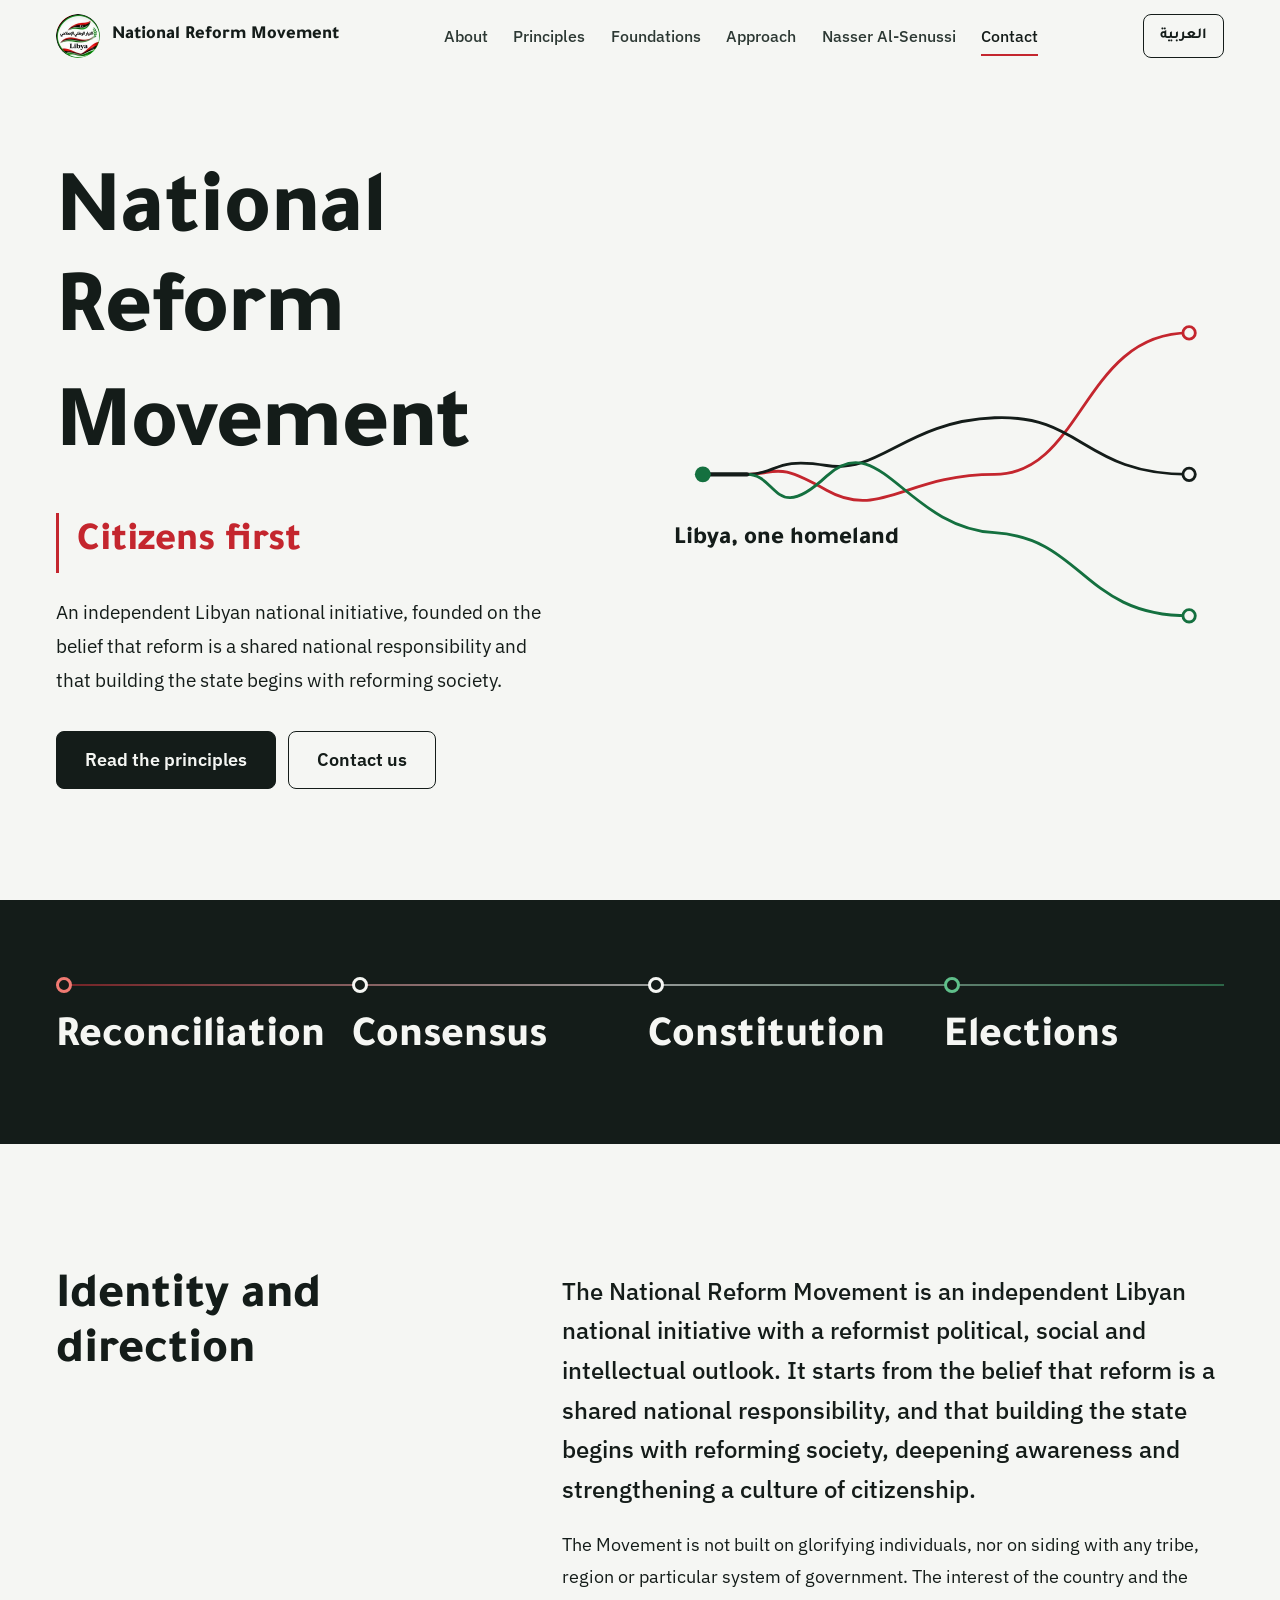
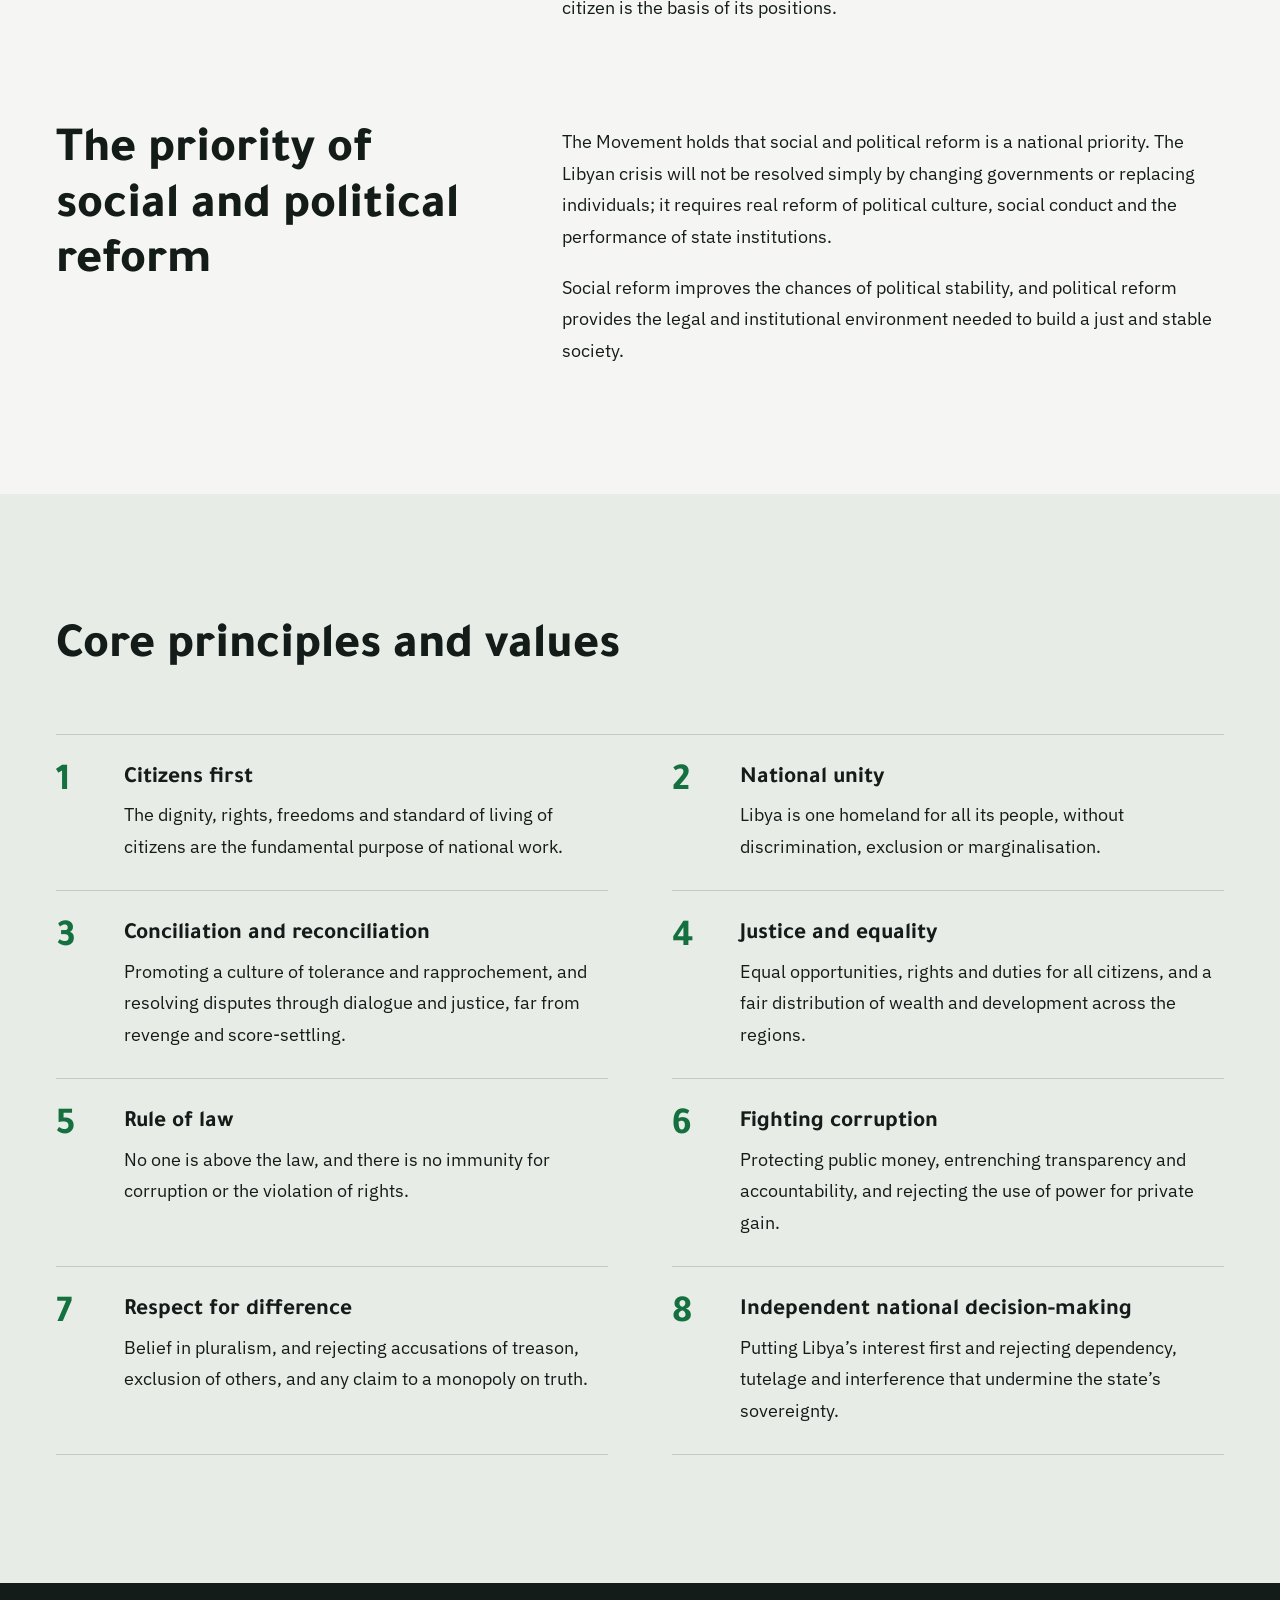
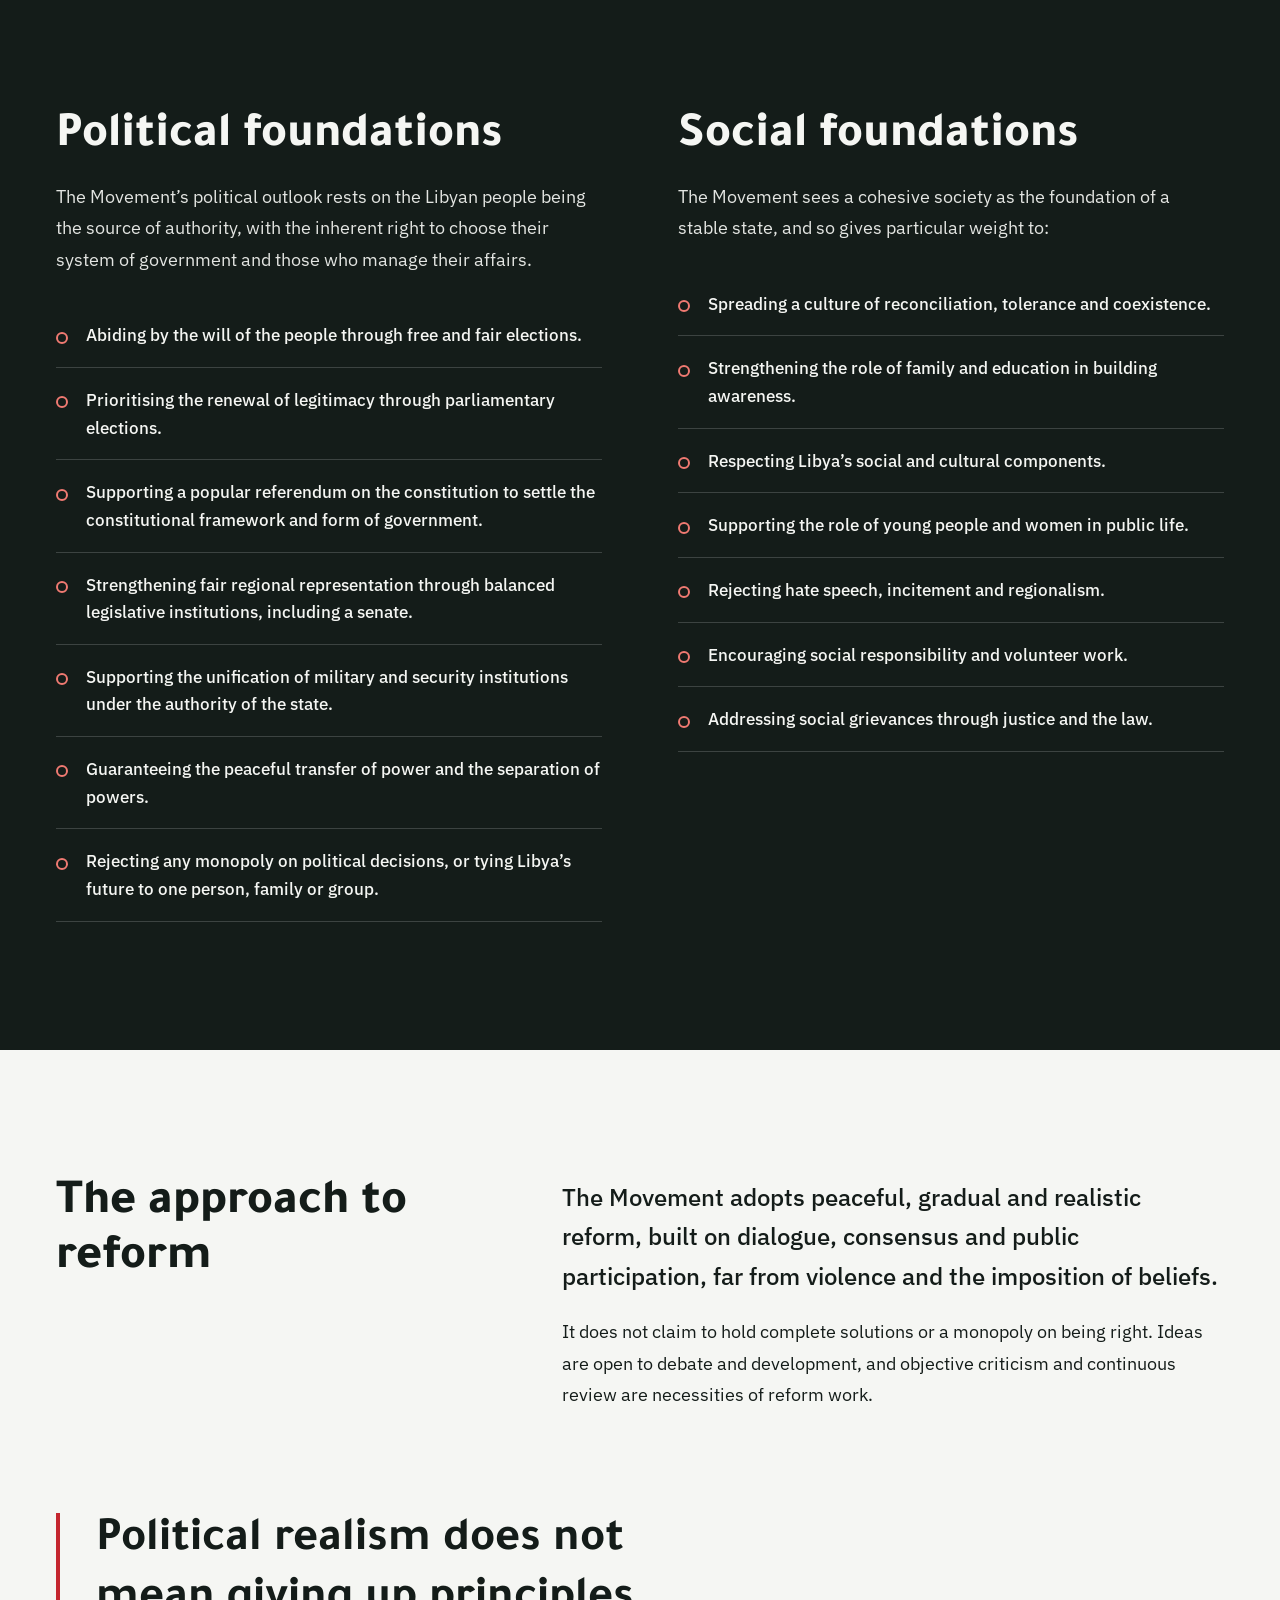
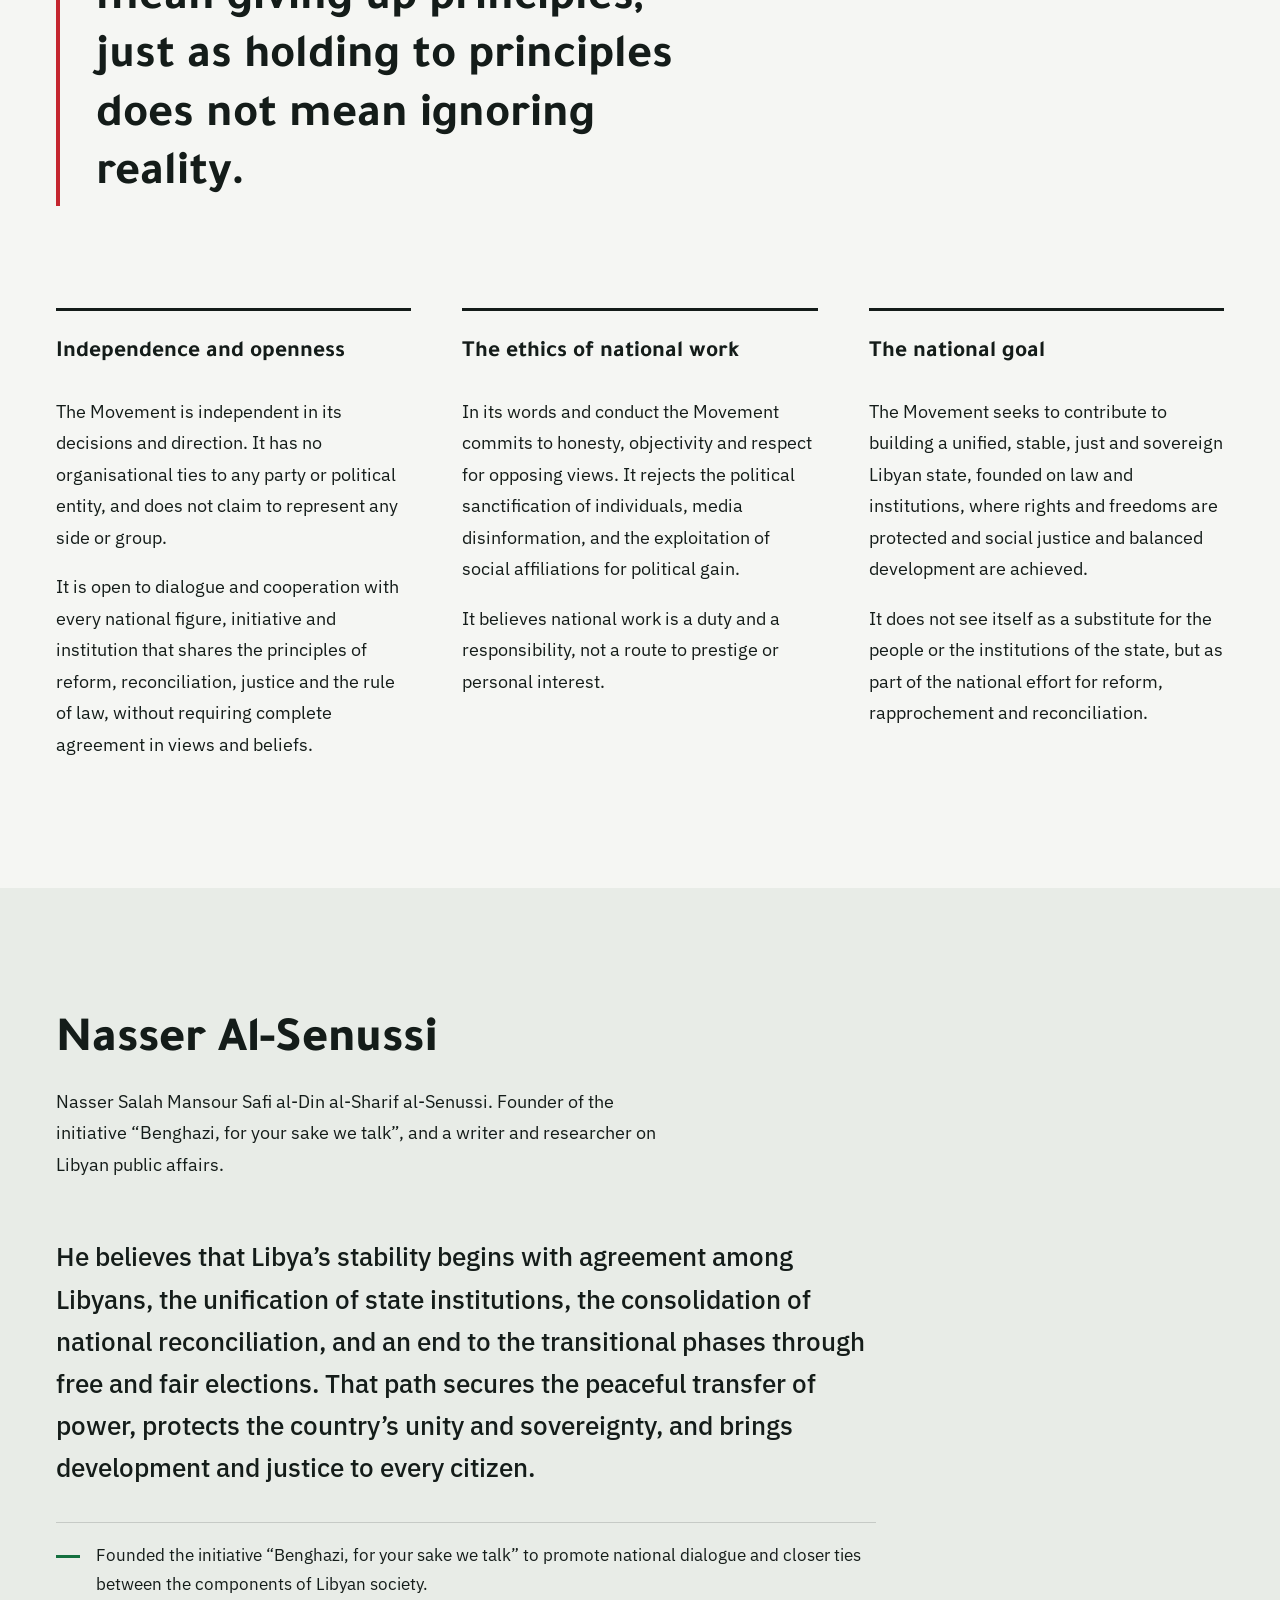
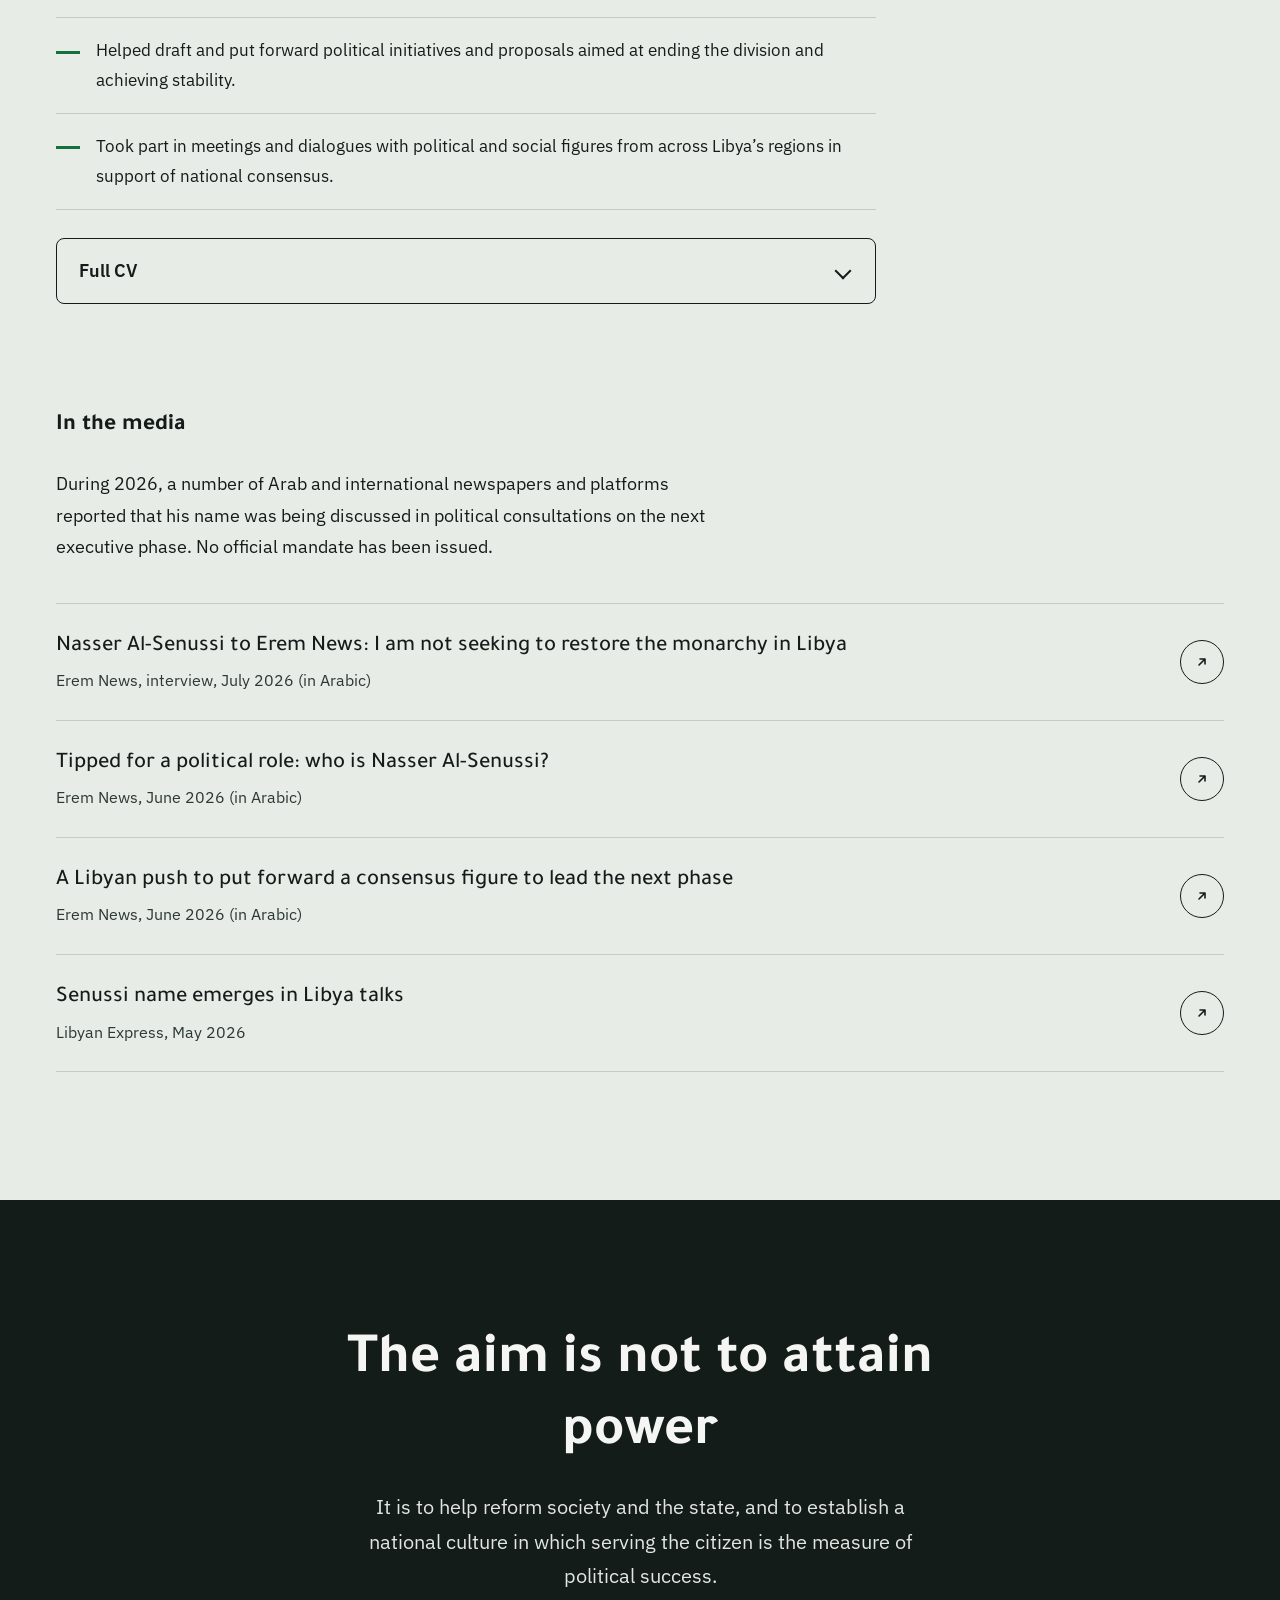
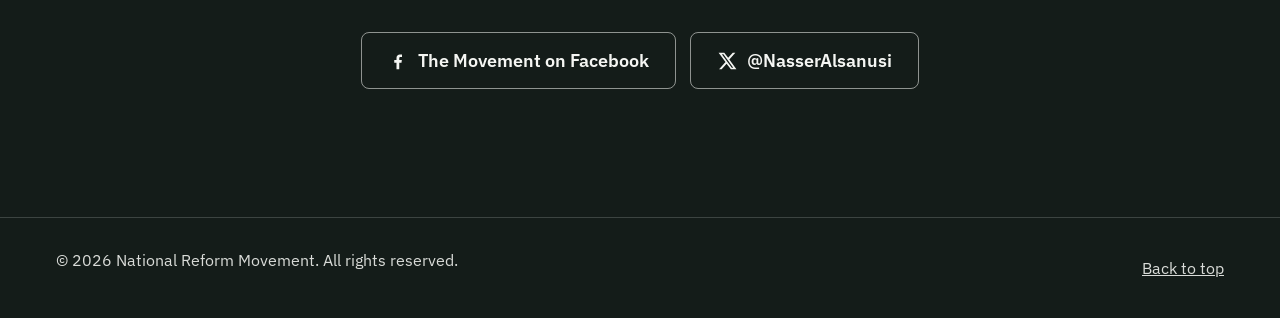
==== commit 80a4461b: "Apply QA review fixes - Remove content-visibility so nav and hero links land on the right section - " ====
--- a/en/index.html
+++ b/en/index.html
@@ -79,7 +79,7 @@
 <div class="wrap hero-grid">
 <div>
 <h1>
-<span class="l"><span>National Reform</span></span><span class="l"><span>Movement</span></span>
+<span class="l"><span>National Reform</span></span> <span class="l"><span>Movement</span></span>
 </h1>
 <p class="lead fade d1">
 Citizens first
@@ -103,7 +103,7 @@
 <circle class="ring" cx="590" cy="300" r="9"></circle>
 </g>
 <g direction="ltr" text-anchor="middle">
-<text class="goal" x="92" y="354">One homeland</text>
+<text class="goal" x="105" y="378">Libya, one homeland</text>
 </g>
 </svg>
 </div>
@@ -162,7 +162,7 @@
 <li><h3>Justice and equality</h3><p>Equal opportunities, rights and duties for all citizens, and a fair distribution of wealth and development across the regions.</p></li>
 <li><h3>Rule of law</h3><p>No one is above the law, and there is no immunity for corruption or the violation of rights.</p></li>
 <li><h3>Fighting corruption</h3><p>Protecting public money, entrenching transparency and accountability, and rejecting the use of power for private gain.</p></li>
-<li><h3>Respect for difference</h3><p>Belief in pluralism, and rejection of accusations of treason, exclusion and any monopoly on truth.</p></li>
+<li><h3>Respect for difference</h3><p>Belief in pluralism, and rejecting accusations of treason, exclusion of others, and any claim to a monopoly on truth.</p></li>
 <li><h3>Independent national decision-making</h3><p>Putting Libya’s interest first and rejecting dependency, tutelage and interference that undermine the state’s sovereignty.</p></li>
 </ol>
 </div>
@@ -251,7 +251,7 @@
 <p>Nasser Salah Mansour Safi al-Din al-Sharif al-Senussi. Founder of the initiative “Benghazi, for your sake we talk”, and a writer and researcher on Libyan public affairs.</p>
 </div>
 <p class="statement">
-He believes Libya’s stability begins with agreement among Libyans: unifying the institutions of the state, anchoring national reconciliation, and ending the transitional phases through free and fair elections. That path secures the peaceful transfer of power, protects the country’s unity and sovereignty, and brings development and justice to every citizen.
+He believes that Libya’s stability begins with agreement among Libyans, the unification of state institutions, the consolidation of national reconciliation, and an end to the transitional phases through free and fair elections. That path secures the peaceful transfer of power, protects the country’s unity and sovereignty, and brings development and justice to every citizen.
 </p>
 <ul class="exp">
 <li><span>Founded the initiative “Benghazi, for your sake we talk” to promote national dialogue and closer ties between the components of Libyan society.</span></li>
--- a/assets/styles.css
+++ b/assets/styles.css
@@ -1,6 +1,6 @@
 /* ==========================================================
-   Nasser Al-Senussi — official website
-   Palette: sea-salt paper, deep Mediterranean ink, sea teal, brass
+   National Reform Movement (التيار الوطني الإصلاحي)
+   Palette: off-white paper, near-black ink, flag red and green
    ========================================================== */
 
 @font-face{font-family:"Tajawal";font-weight:400;font-display:swap;src:url(fonts/tajawal-arabic-400-normal.woff2) format("woff2");unicode-range:U+0600-06FF,U+0750-077F,U+0870-088E,U+0890-0891,U+0898-08E1,U+08E3-08FF,U+200C-200E,U+2010-2011,U+204F,U+2E41,U+FB50-FDFF,U+FE70-FE74,U+FE76-FEFC}
@@ -63,13 +63,14 @@
 .site-header.hide{transform:translateY(-100%)}
 .bar{display:flex;align-items:center;justify-content:space-between;gap:16px;height:72px}
 .brand{display:flex;align-items:center;gap:12px;text-decoration:none;font-family:var(--display);font-weight:800;font-size:1.15rem;line-height:1.3}
-.brand img{width:44px;height:44px;flex:none;border-radius:50%}
+.brand picture{flex:none;display:block;width:44px;height:44px}
+.brand img{width:44px;height:44px;border-radius:50%}
 .nav{display:flex;align-items:center;gap:clamp(14px,2vw,28px)}
 .nav a{text-decoration:none;font-size:1.02rem;font-weight:500;color:var(--ink-soft);padding:6px 0;background:linear-gradient(var(--brass),var(--brass)) no-repeat 0 100%/0 2px;transition:color .2s,background-size .3s var(--ease)}
 html[dir="rtl"] .nav a{background-position:100% 100%}
 .nav a:hover,.nav a.active{color:var(--ink);background-size:100% 2px}
 .tools{display:flex;align-items:center;gap:10px}
-.lang{display:inline-flex;align-items:center;text-decoration:none;font:700 .95rem/1 "Tajawal","Plex Latin",system-ui,sans-serif;color:var(--ink);background:transparent;border:1.5px solid var(--ink);border-radius:8px;padding:10px 16px;min-height:42px;cursor:pointer;transition:background .2s,color .2s}
+.lang{display:inline-flex;align-items:center;text-decoration:none;font:700 .95rem/1 "Tajawal","Plex Latin",system-ui,sans-serif;color:var(--ink);background:transparent;border:1.5px solid var(--ink);border-radius:8px;padding:10px 16px;min-height:44px;cursor:pointer;transition:background .2s,color .2s}
 .lang:hover{background:var(--ink);color:var(--paper)}
 .menu-btn{display:none;width:44px;height:44px;border:0;background:transparent;cursor:pointer;position:relative}
 .menu-btn span{position:absolute;inset-inline:10px;height:2px;background:var(--ink);transition:transform .3s var(--ease),top .3s var(--ease)}
@@ -157,19 +158,12 @@
 .vision li::before{content:"";position:absolute;inset-inline-start:0;top:calc(22px + .62em);width:12px;height:12px;border-radius:50%;border:2.5px solid var(--brass-soft);transition:background .3s}
 .vision li:hover::before{background:var(--brass-soft)}
 
-/* initiative */
-.initiative{display:grid;grid-template-columns:minmax(0,1fr) minmax(0,1fr);gap:clamp(28px,5vw,80px);align-items:center}
-.initiative h2{font-family:var(--display);font-weight:700;font-size:clamp(2.2rem,5.6vw,4.2rem);line-height:1.2}
-html[lang="ar"] .initiative h2{line-height:1.45}
-.initiative .kicker{color:var(--sea);font-weight:600;margin-bottom:14px}
-.initiative p.body{font-size:1.15rem;max-width:46ch}
 
 /* experience */
 .exp{display:grid;gap:0;border-top:1px solid var(--line)}
 .exp li{padding:24px 0;border-bottom:1px solid var(--line);font-size:1.12rem;max-width:none;display:grid;grid-template-columns:24px 1fr;gap:16px;align-items:start}
 .exp li::before{content:"";width:24px;height:3px;background:var(--sea);margin-top:.85em}
 
-.cols{display:grid;grid-template-columns:repeat(2,minmax(0,1fr));gap:clamp(36px,6vw,88px);margin-top:clamp(48px,7vw,88px)}
 .sub{font-family:var(--display);font-weight:700;font-size:1.45rem;margin-bottom:22px}
 .edu li{display:grid;grid-template-columns:76px 1fr;gap:16px;padding:16px 0;border-bottom:1px solid var(--line)}
 .edu .yr{font-family:var(--display);font-weight:700;font-size:1.3rem;color:var(--sea);line-height:1.5}
@@ -206,9 +200,9 @@
 .site-footer a{color:inherit}
 
 /* ---------- responsive ---------- */
-@media (max-width:900px){
+@media (max-width:1099px){
   .menu-btn{display:block}
-  .nav{position:fixed;inset:0;top:0;background:var(--paper);flex-direction:column;justify-content:center;gap:6px;opacity:0;visibility:hidden;transition:opacity .3s,visibility .3s;z-index:-1}
+  .nav{position:fixed;inset:0;top:0;background:var(--paper);flex-direction:column;justify-content:safe center;overflow-y:auto;padding-block:84px 24px;gap:6px;opacity:0;visibility:hidden;transition:opacity .3s,visibility .3s;z-index:-1}
   .nav a{font-family:var(--display);font-weight:700;font-size:1.7rem;color:var(--ink);padding:10px 0;transform:translateY(14px);opacity:0;transition:transform .45s var(--ease),opacity .45s}
   .menu-open .nav{opacity:1;visibility:visible}
   .menu-open .nav a{transform:none;opacity:1}
@@ -216,11 +210,10 @@
   .menu-open{overflow:hidden}
   .menu-open .site-header{background:var(--paper);transform:none!important;backdrop-filter:none!important;-webkit-backdrop-filter:none!important}
   .hero{padding-block:104px 56px;min-height:auto}
-  .hero-grid,.about-grid,.has-photo .about-grid,.initiative{grid-template-columns:1fr}
+  .hero-grid,.about-grid,.has-photo .about-grid{grid-template-columns:1fr}
   .weave{order:2;max-width:460px;margin-inline:auto;width:100%}
   .portrait{max-width:260px}
-  .vision,.cols{grid-template-columns:1fr}
-  .press a{grid-template-columns:1fr auto}
+  .vision,  .press a{grid-template-columns:1fr auto}
 }
 @media (max-width:520px){
   body{font-size:1rem}
@@ -256,7 +249,7 @@
 .prose .big{font-size:clamp(1.2rem,2vw,1.5rem);font-weight:500;line-height:1.65}
 html[lang="ar"] .prose .big{line-height:1.9}
 .principles{display:grid;grid-template-columns:repeat(2,minmax(0,1fr));gap:0 clamp(28px,5vw,72px);counter-reset:p;border-top:1px solid var(--line)}
-.principles li{counter-increment:p;display:grid;grid-template-columns:56px 1fr;gap:4px 12px;padding:28px 0;border-bottom:1px solid var(--line)}
+.principles li{counter-increment:p;display:grid;grid-template-columns:56px 1fr;grid-template-rows:auto 1fr;align-content:start;gap:4px 12px;padding:28px 0;border-bottom:1px solid var(--line)}
 .principles li::before{content:counter(p);grid-row:1/3;font-family:var(--display);font-weight:700;font-size:2.4rem;line-height:1.1;color:var(--sea)}
 .principles h3{font-family:var(--display);font-weight:700;font-size:1.45rem;line-height:1.4}
 .principles p{color:var(--ink);grid-column:2}
@@ -276,7 +269,7 @@
 .cv{margin-top:28px;border:1.5px solid var(--ink);border-radius:8px;overflow:hidden}
 .cv summary{list-style:none;cursor:pointer;display:flex;align-items:center;justify-content:space-between;gap:16px;padding:16px 22px;font-weight:600;min-height:56px}
 .cv summary::-webkit-details-marker{display:none}
-.cv summary i{width:12px;height:12px;border-inline-end:2px solid;border-bottom:2px solid;transform:rotate(45deg);transition:transform .3s var(--ease);margin-inline-end:4px}
+.cv summary i{width:12px;height:12px;border-right:2px solid;border-bottom:2px solid;transform:rotate(45deg);transition:transform .3s var(--ease);margin-inline-end:4px}
 .cv[open] summary i{transform:rotate(-135deg)}
 .cv summary:hover{background:rgba(20,28,25,.05)}
 .cv-body{padding:8px 22px 26px;animation:open .45s var(--ease)}
@@ -292,6 +285,7 @@
   .steps li{padding-top:0;padding-inline-start:28px}
   .steps li::before{top:.45em;background:var(--brass);border-color:var(--ink)}
   .steps li:nth-child(n+3)::before{background:#3FA36C}
+  .steps li:first-child::before,.steps li:last-child::before{border-color:var(--ink)}
 }
 @media (max-width:520px){
   .principles li{grid-template-columns:44px 1fr}
@@ -308,7 +302,8 @@
 html[lang="en"] .pull{line-height:1.22}
 html[lang="en"] .head h2,html[lang="en"] .hero h1{line-height:1.12}
 
-/* below-the-fold rendering cost */
-#foundations,#approach,#nasser,#contact{content-visibility:auto;contain-intrinsic-size:auto 1200px}
 .site-footer{padding-bottom:calc(28px + env(safe-area-inset-bottom))}
 .site-footer a{display:inline-flex;align-items:center;min-height:44px}
+.brand .nm,.nav a{white-space:nowrap}
+.no-js .menu-btn{display:none}
+.dark :focus-visible,.site-footer :focus-visible{outline-color:var(--brass-soft)}
